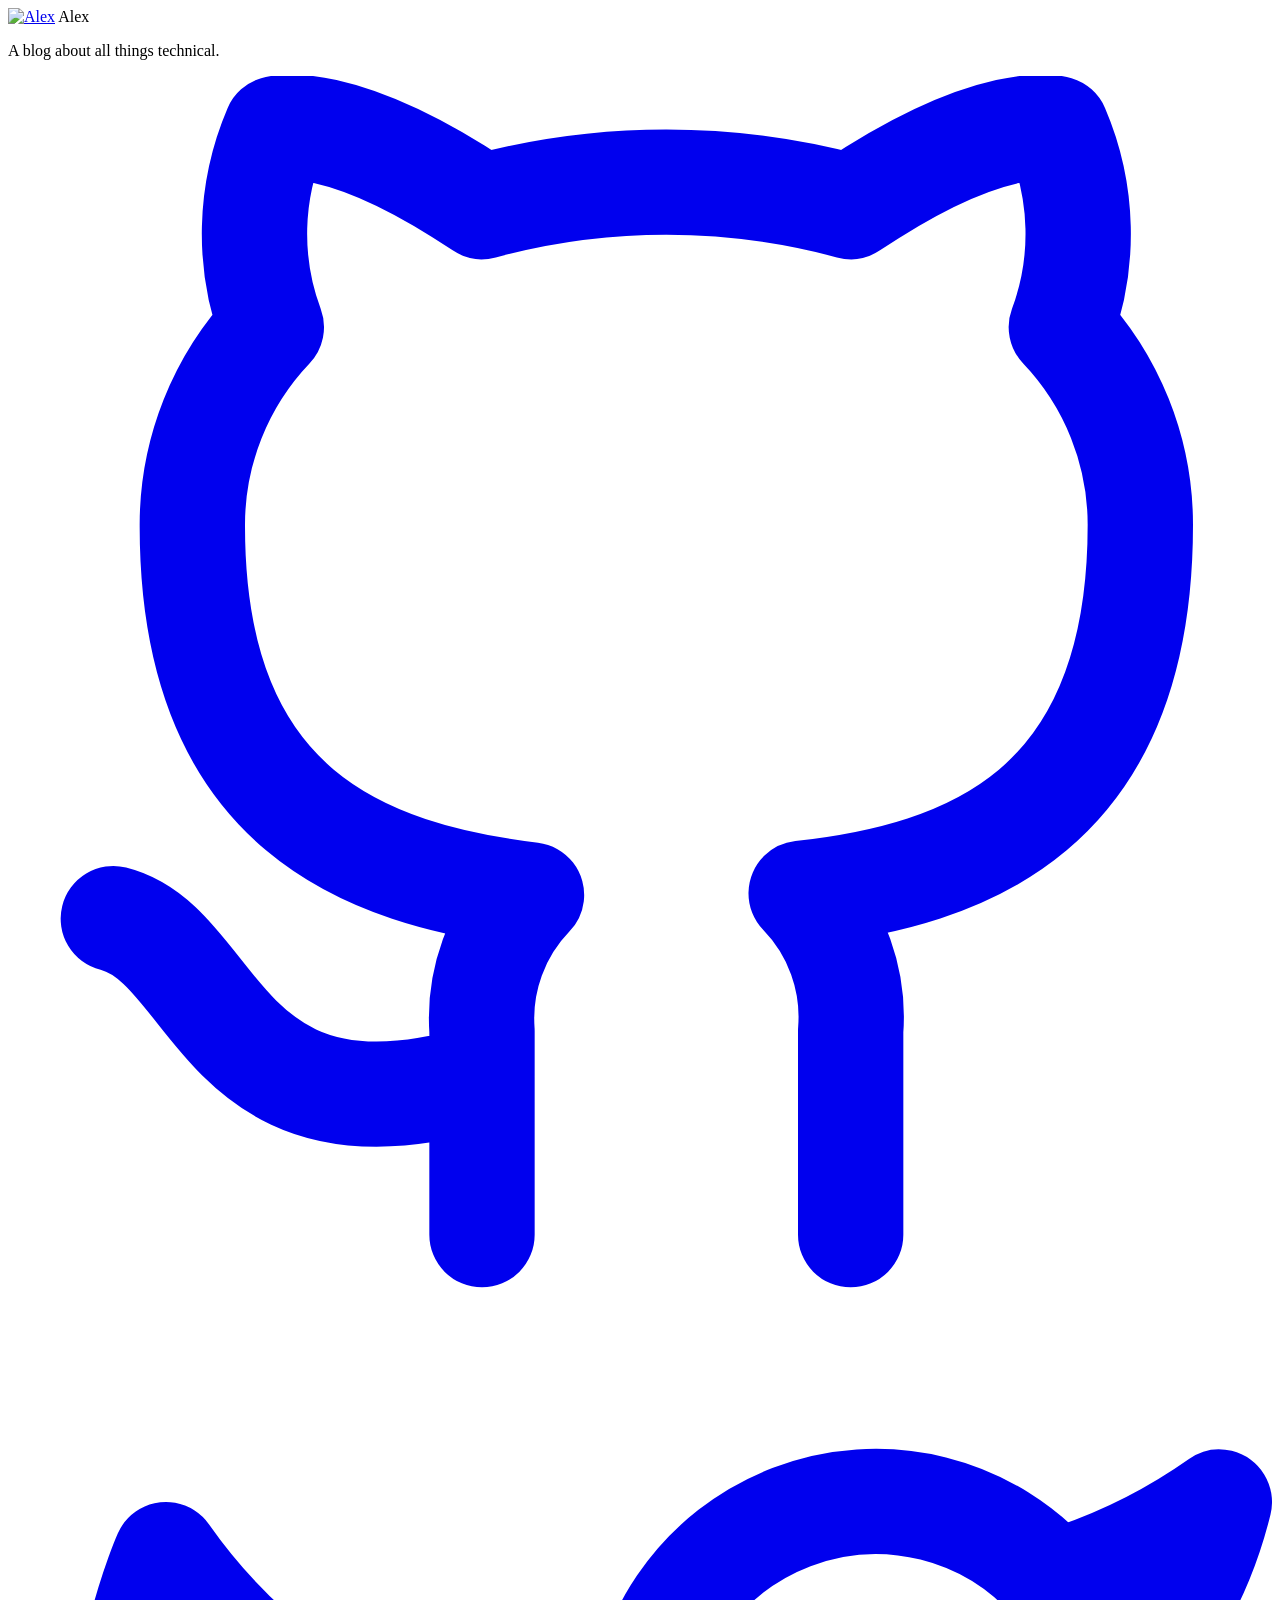
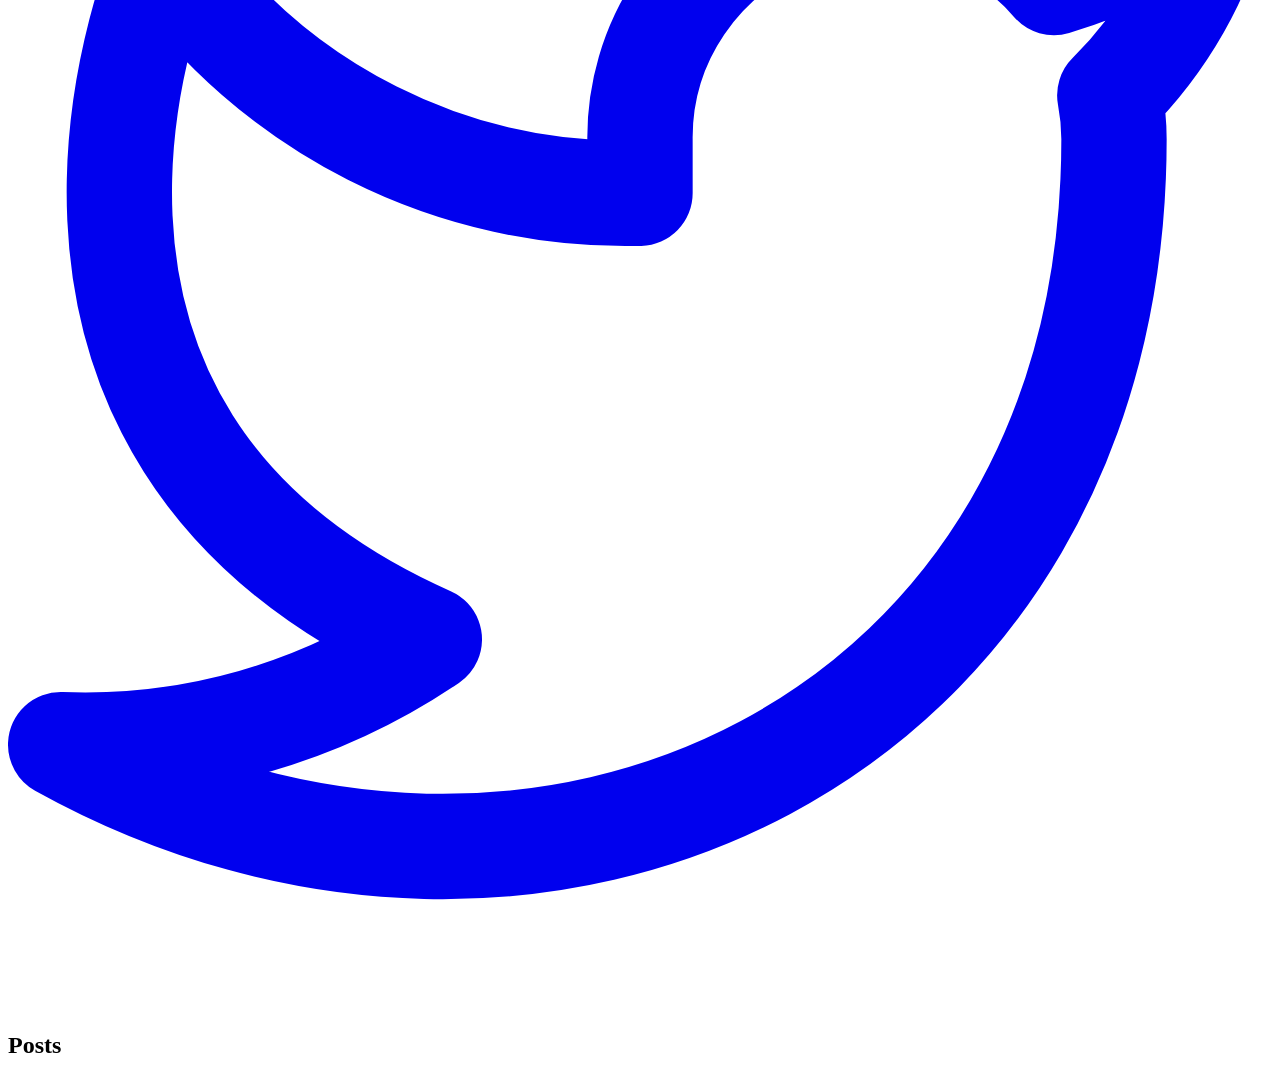
==== posts/index.html @ f89ba3de "deploy: bad6c154f565869f0625f0997c9f96395656a5cb" ====
<!doctype html><html lang=en-us><head><title>Posts // Alex</title>
<link rel="shortcut icon" href=/favicon.ico><meta charset=utf-8><meta name=generator content="Hugo 0.136.2"><meta name=viewport content="width=device-width,initial-scale=1"><meta name=author content="Alex"><meta name=description content><link rel=stylesheet href=/content/css/main.min.5b1fcc8902588589c4767187402a3c29f8b8d7a6fdef6d9f8f77045bb0d14fee.css><link rel=alternate type=application/rss+xml href=https://alexandrahollins.github.io/content/posts/index.xml title=Alex><meta name=twitter:card content="summary"><meta name=twitter:title content="Posts"><meta name=twitter:description content="A blog about all things technical."><meta property="og:url" content="https://alexandrahollins.github.io/content/posts/"><meta property="og:site_name" content="Alex"><meta property="og:title" content="Posts"><meta property="og:description" content="A blog about all things technical."><meta property="og:locale" content="en_us"><meta property="og:type" content="website"></head><body><header class=app-header><a href=https://alexandrahollins.github.io/content/><img class=app-header-avatar src=/content/avatar.jpg alt=Alex></a>
<span class=app-header-title>Alex</span><p>A blog about all things technical.</p><div class=app-header-social><a href=https://github.com/... target=_blank rel="noreferrer noopener me"><svg class="icon icon-github" viewBox="0 0 24 24" fill="none" stroke="currentcolor" stroke-width="2" stroke-linecap="round" stroke-linejoin="round"><title>github</title><path d="M9 19c-5 1.5-5-2.5-7-3m14 6v-3.87a3.37 3.37.0 00-.94-2.61c3.14-.35 6.44-1.54 6.44-7A5.44 5.44.0 0020 4.77 5.07 5.07.0 0019.91 1S18.73.65 16 2.48a13.38 13.38.0 00-7 0C6.27.65 5.09 1 5.09 1A5.07 5.07.0 005 4.77 5.44 5.44.0 003.5 8.55c0 5.42 3.3 6.61 6.44 7A3.37 3.37.0 009 18.13V22"/></svg>
</a><a href=https://twitter.com/... target=_blank rel="noreferrer noopener me"><svg class="icon icon-twitter" viewBox="0 0 24 24" fill="none" stroke="currentcolor" stroke-width="2" stroke-linecap="round" stroke-linejoin="round"><title>twitter</title><path d="M23 3a10.9 10.9.0 01-3.14 1.53 4.48 4.48.0 00-7.86 3v1A10.66 10.66.0 013 4s-4 9 5 13a11.64 11.64.0 01-7 2c9 5 20 0 20-11.5a4.5 4.5.0 00-.08-.83A7.72 7.72.0 0023 3z"/></svg></a></div></header><main class=app-container><article><h1>Posts</h1><ul class=posts-list></ul></article></main></body></html>
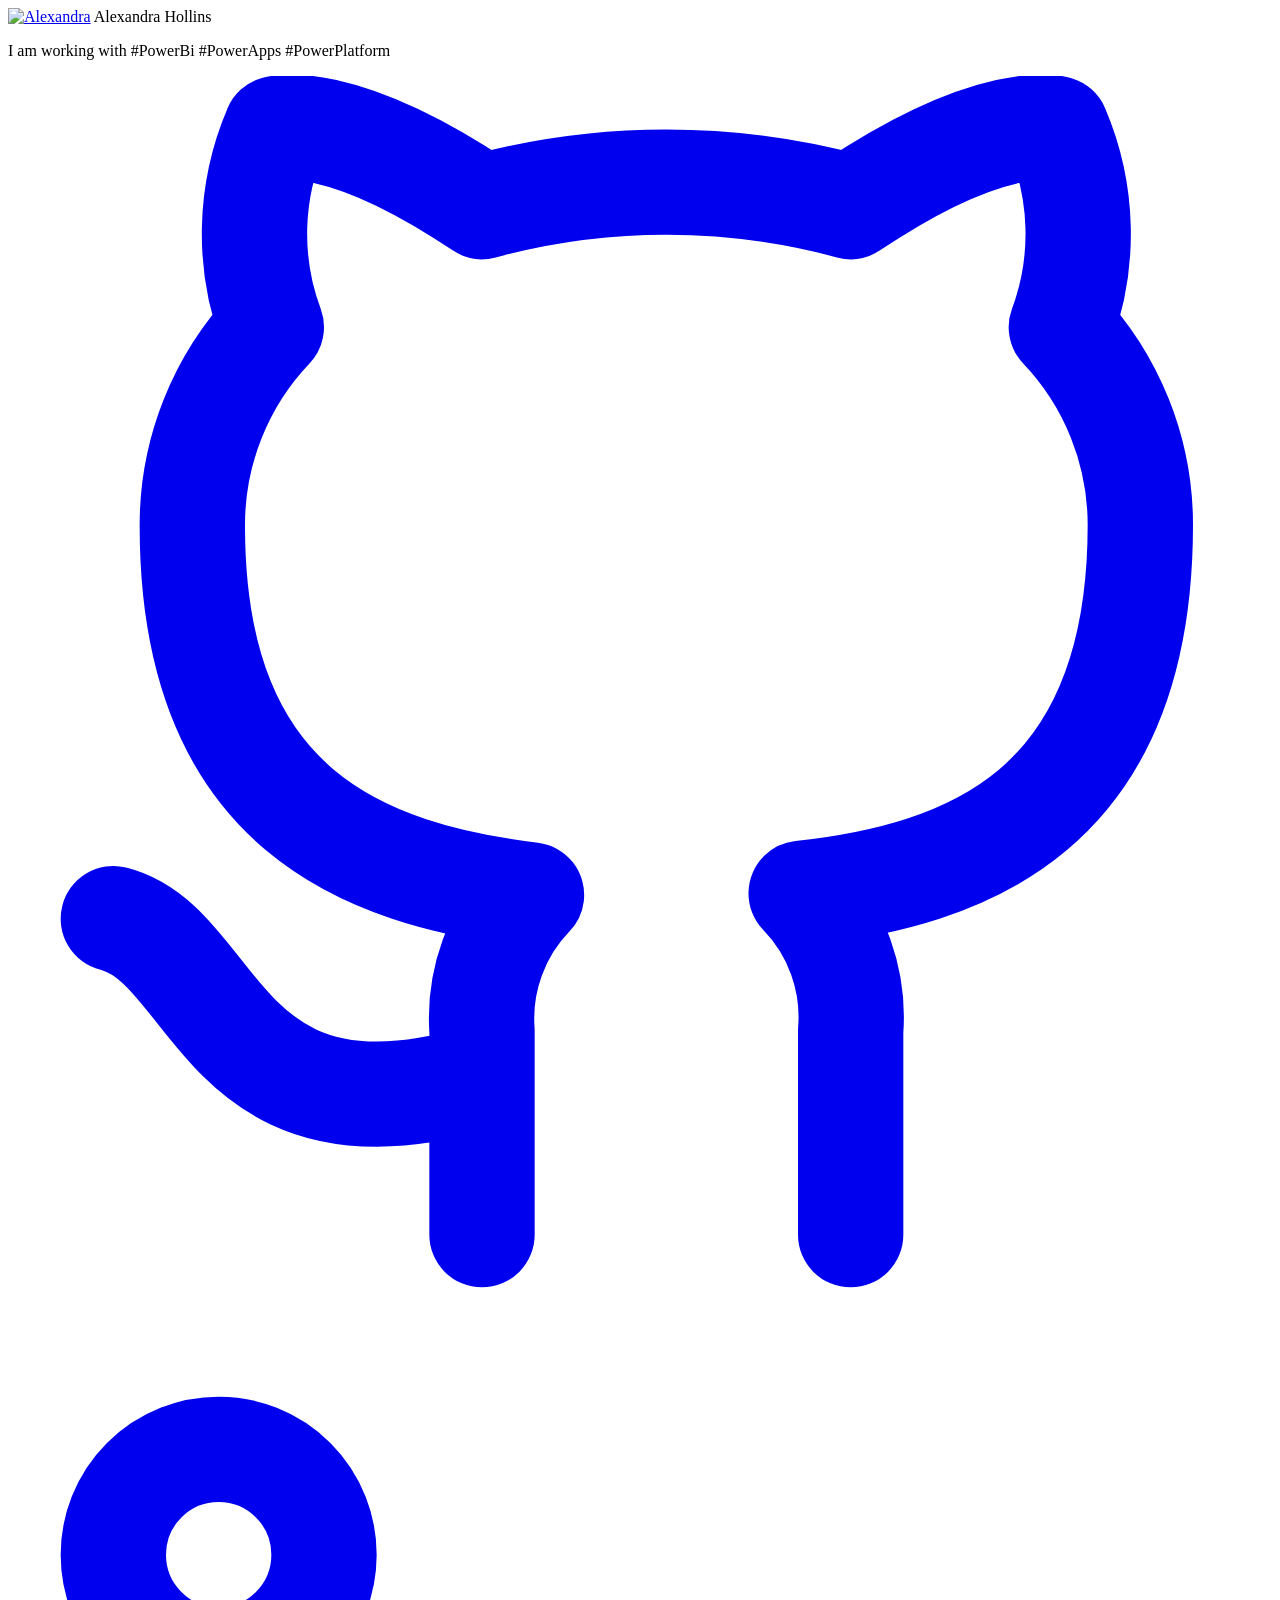
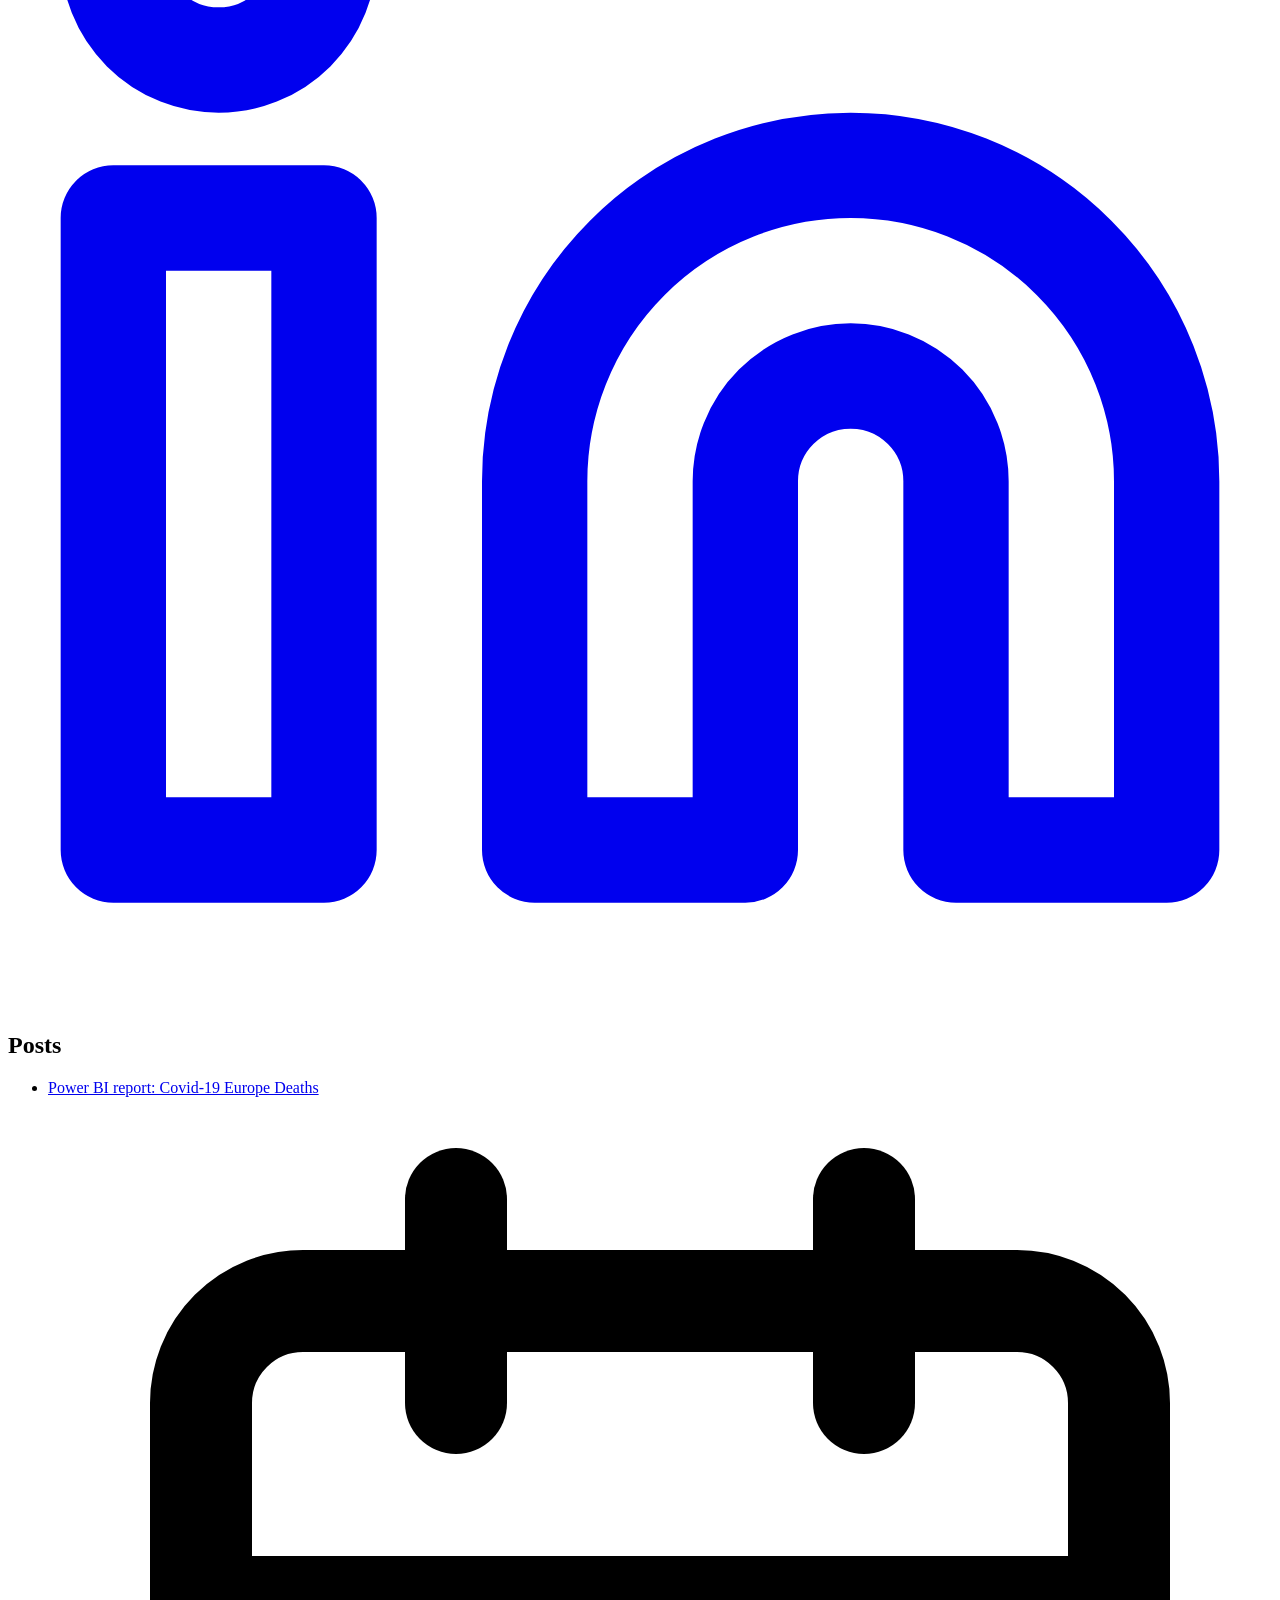
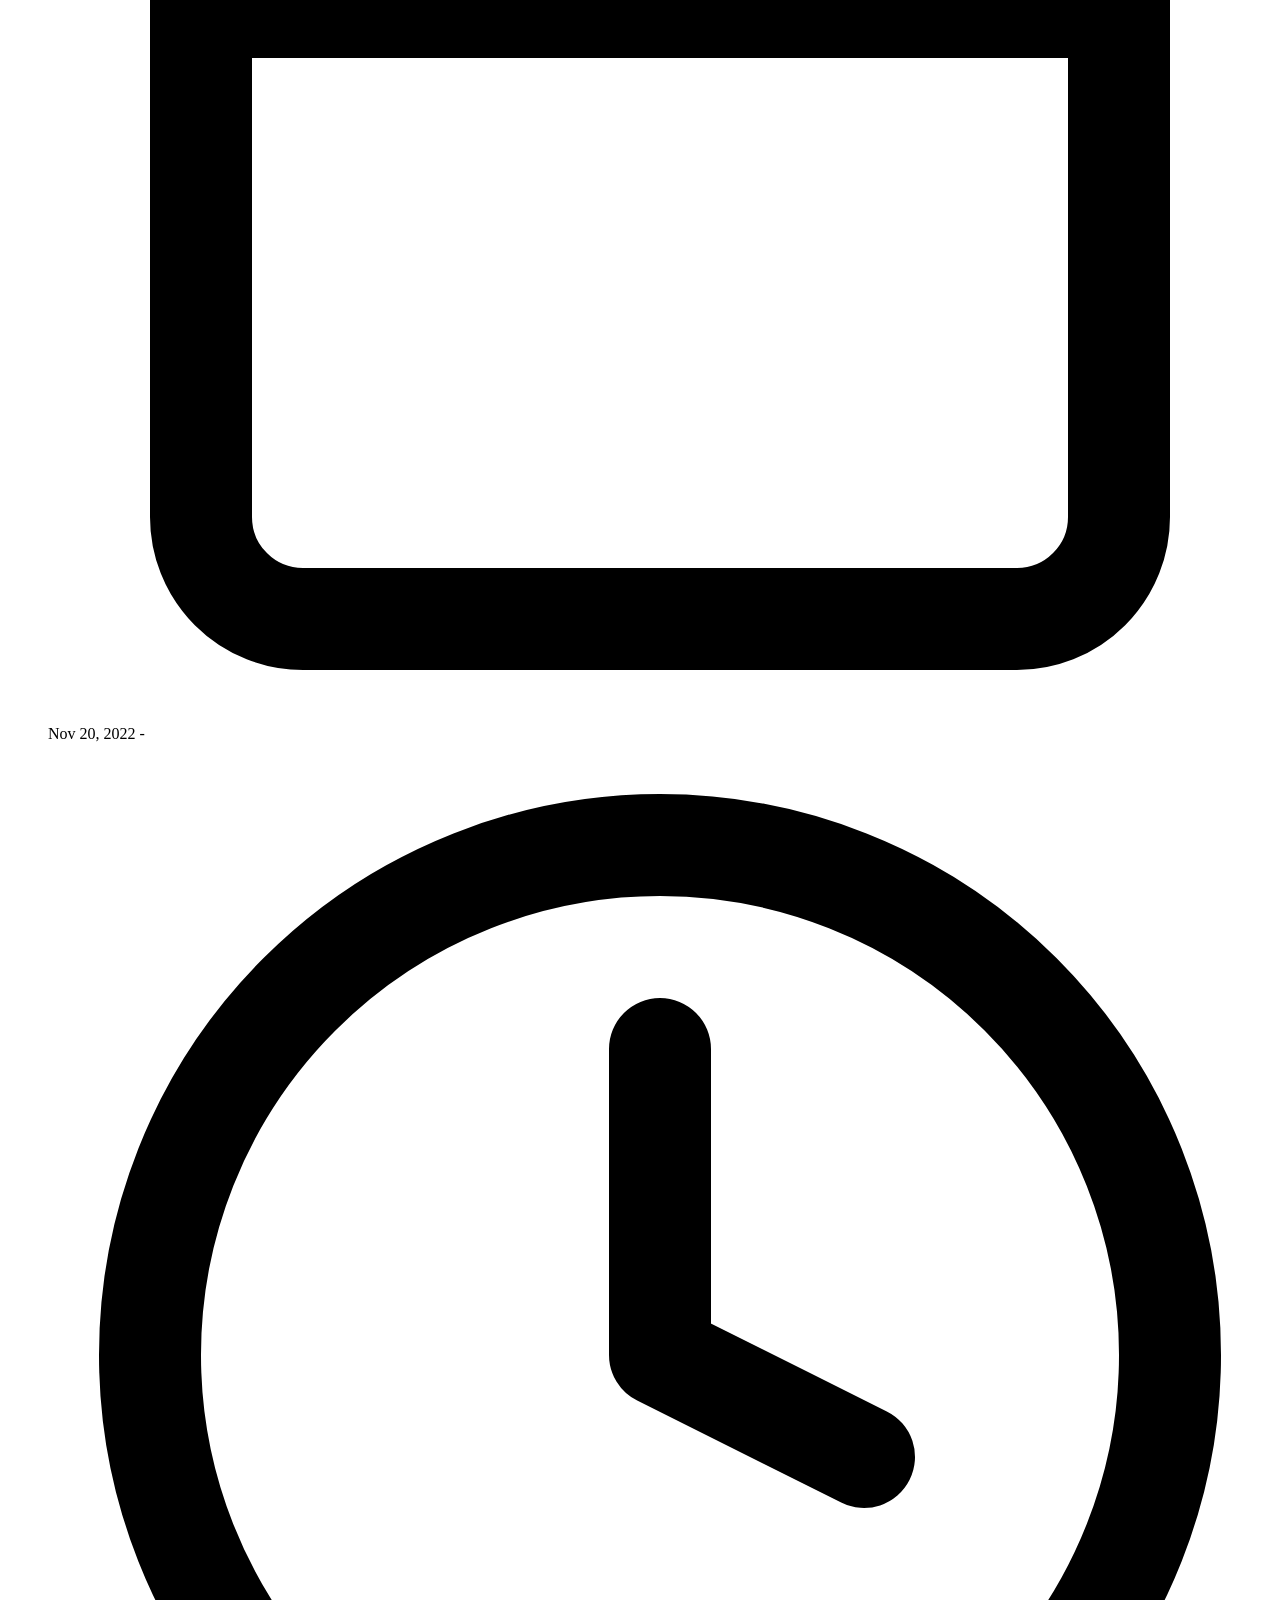
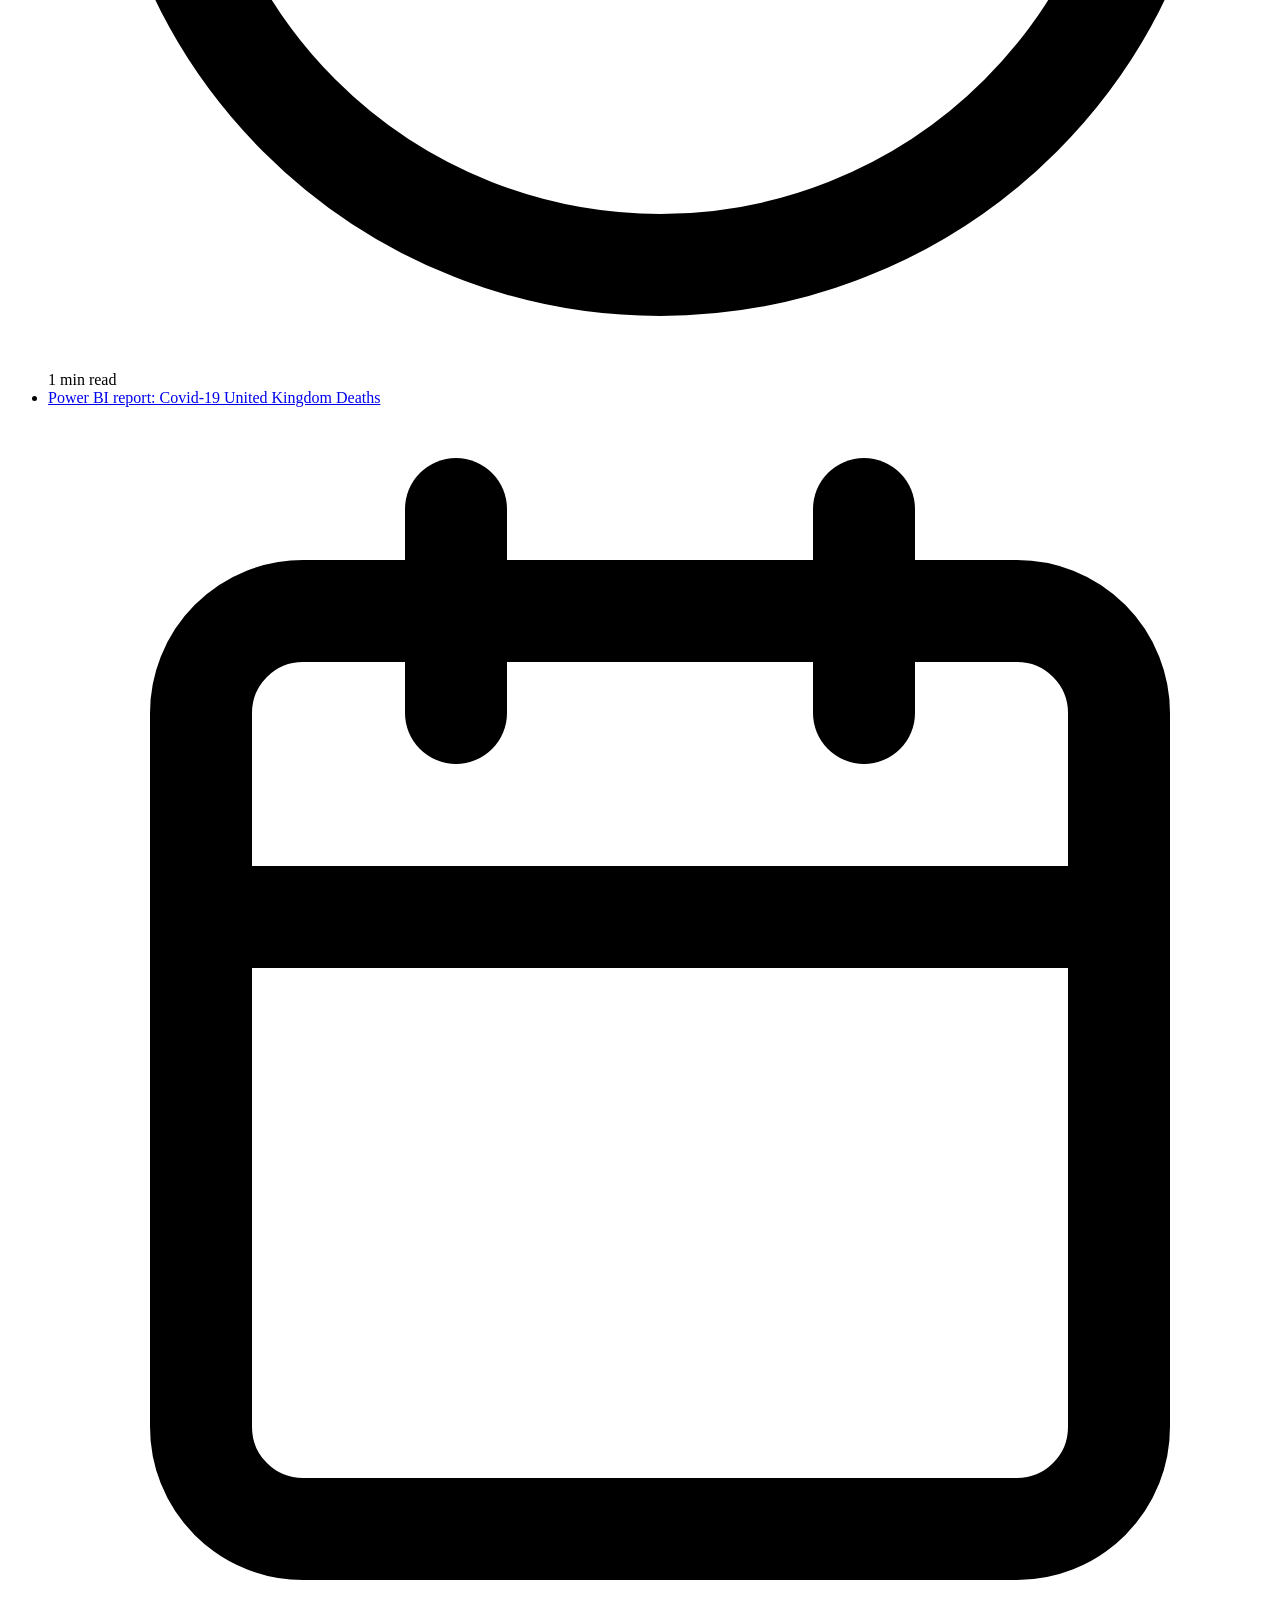
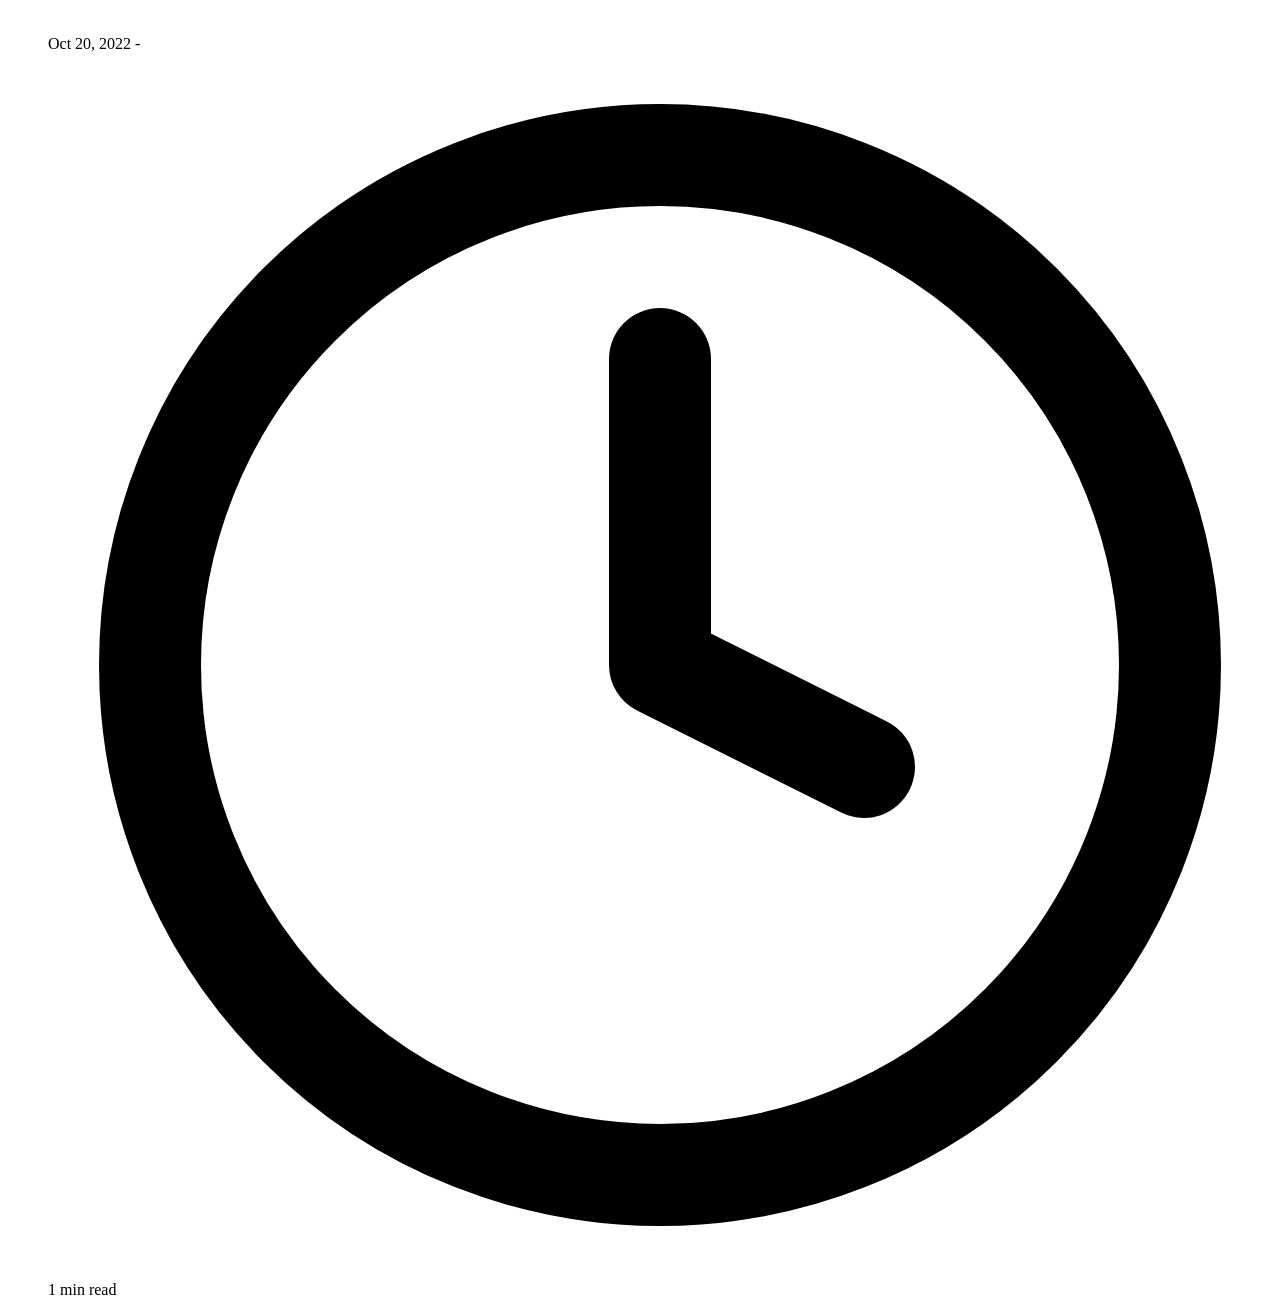
==== commit 5b049f59: "deploy: 8f6890117b2f3b64a6c7f6259308ec2621b435f8" ====
--- a/posts/index.html
+++ b/posts/index.html
@@ -1,4 +1,14 @@
-<!doctype html><html lang=en-us><head><title>Posts // Alex</title>
-<link rel="shortcut icon" href=/favicon.ico><meta charset=utf-8><meta name=generator content="Hugo 0.136.2"><meta name=viewport content="width=device-width,initial-scale=1"><meta name=author content="Alex"><meta name=description content><link rel=stylesheet href=/content/css/main.min.5b1fcc8902588589c4767187402a3c29f8b8d7a6fdef6d9f8f77045bb0d14fee.css><link rel=alternate type=application/rss+xml href=https://alexandrahollins.github.io/content/posts/index.xml title=Alex><meta name=twitter:card content="summary"><meta name=twitter:title content="Posts"><meta name=twitter:description content="A blog about all things technical."><meta property="og:url" content="https://alexandrahollins.github.io/content/posts/"><meta property="og:site_name" content="Alex"><meta property="og:title" content="Posts"><meta property="og:description" content="A blog about all things technical."><meta property="og:locale" content="en_us"><meta property="og:type" content="website"></head><body><header class=app-header><a href=https://alexandrahollins.github.io/content/><img class=app-header-avatar src=/content/avatar.jpg alt=Alex></a>
-<span class=app-header-title>Alex</span><p>A blog about all things technical.</p><div class=app-header-social><a href=https://github.com/... target=_blank rel="noreferrer noopener me"><svg class="icon icon-github" viewBox="0 0 24 24" fill="none" stroke="currentcolor" stroke-width="2" stroke-linecap="round" stroke-linejoin="round"><title>github</title><path d="M9 19c-5 1.5-5-2.5-7-3m14 6v-3.87a3.37 3.37.0 00-.94-2.61c3.14-.35 6.44-1.54 6.44-7A5.44 5.44.0 0020 4.77 5.07 5.07.0 0019.91 1S18.73.65 16 2.48a13.38 13.38.0 00-7 0C6.27.65 5.09 1 5.09 1A5.07 5.07.0 005 4.77 5.44 5.44.0 003.5 8.55c0 5.42 3.3 6.61 6.44 7A3.37 3.37.0 009 18.13V22"/></svg>
-</a><a href=https://twitter.com/... target=_blank rel="noreferrer noopener me"><svg class="icon icon-twitter" viewBox="0 0 24 24" fill="none" stroke="currentcolor" stroke-width="2" stroke-linecap="round" stroke-linejoin="round"><title>twitter</title><path d="M23 3a10.9 10.9.0 01-3.14 1.53 4.48 4.48.0 00-7.86 3v1A10.66 10.66.0 013 4s-4 9 5 13a11.64 11.64.0 01-7 2c9 5 20 0 20-11.5a4.5 4.5.0 00-.08-.83A7.72 7.72.0 0023 3z"/></svg></a></div></header><main class=app-container><article><h1>Posts</h1><ul class=posts-list></ul></article></main></body></html>+<!doctype html><html lang=en-us><head><title>Posts // Alexandra Hollins</title>
+<link rel="shortcut icon" href=/favicon.ico><meta charset=utf-8><meta name=generator content="Hugo 0.136.2"><meta name=viewport content="width=device-width,initial-scale=1"><meta name=author content="Alexandra"><meta name=description content><link rel=stylesheet href=/content/css/main.min.814f34e6361ce3e603f9ebaa583e56c276f2dcf29e038c63b391ed5077946659.css><link rel=alternate type=application/rss+xml href=https://alexandrahollins.github.io/content/posts/index.xml title="Alexandra Hollins"><meta name=twitter:card content="summary"><meta name=twitter:title content="Posts"><meta name=twitter:description content="I am working with #PowerBi #PowerApps #PowerPlatform"><meta property="og:url" content="https://alexandrahollins.github.io/content/posts/"><meta property="og:site_name" content="Alexandra Hollins"><meta property="og:title" content="Posts"><meta property="og:description" content="I am working with #PowerBi #PowerApps #PowerPlatform"><meta property="og:locale" content="en_us"><meta property="og:type" content="website"></head><body><header class=app-header><a href=https://alexandrahollins.github.io/content/><img class=app-header-avatar src=/content/avatar%20profile%20photo.png alt=Alexandra></a>
+<span class=app-header-title>Alexandra Hollins</span><p>I am working with #PowerBi #PowerApps #PowerPlatform</p><div class=app-header-social><a href=https://github.com/alexandrahollins target=_blank rel="noreferrer noopener me"><svg class="icon icon-github" viewBox="0 0 24 24" fill="none" stroke="currentcolor" stroke-width="2" stroke-linecap="round" stroke-linejoin="round"><title>github</title><path d="M9 19c-5 1.5-5-2.5-7-3m14 6v-3.87a3.37 3.37.0 00-.94-2.61c3.14-.35 6.44-1.54 6.44-7A5.44 5.44.0 0020 4.77 5.07 5.07.0 0019.91 1S18.73.65 16 2.48a13.38 13.38.0 00-7 0C6.27.65 5.09 1 5.09 1A5.07 5.07.0 005 4.77 5.44 5.44.0 003.5 8.55c0 5.42 3.3 6.61 6.44 7A3.37 3.37.0 009 18.13V22"/></svg>
+</a><a href=https://www.linkedin.com/in/alexandrahollins/ target=_blank rel="noreferrer noopener me"><svg class="icon icon-linkedin" viewBox="0 0 24 24" fill="none" stroke="currentcolor" stroke-width="2" stroke-linecap="round" stroke-linejoin="round"><title>linkedin</title><path d="M16 8a6 6 0 016 6v7h-4v-7a2 2 0 00-2-2 2 2 0 00-2 2v7h-4v-7a6 6 0 016-6z"/><rect x="2" y="9" width="4" height="12"/><circle cx="4" cy="4" r="2"/></svg></a></div></header><main class=app-container><article><h1>Posts</h1><ul class=posts-list><li class=posts-list-item><a class=posts-list-item-title href=https://alexandrahollins.github.io/content/posts/02-power-bi-report-covid-19-europe-deaths/>Power BI report: Covid-19 Europe Deaths</a>
+<span class=posts-list-item-description><svg class="icon icon-calendar" viewBox="0 0 24 24" fill="none" stroke="currentcolor" stroke-width="2" stroke-linecap="round" stroke-linejoin="round"><title>calendar</title><rect x="3" y="4" width="18" height="18" rx="2" ry="2"/><line x1="16" y1="2" x2="16" y2="6"/><line x1="8" y1="2" x2="8" y2="6"/><line x1="3" y1="10" x2="21" y2="10"/></svg>
+Nov 20, 2022
+<span class=posts-list-item-separator>-</span>
+<svg class="icon icon-clock" viewBox="0 0 24 24" fill="none" stroke="currentcolor" stroke-width="2" stroke-linecap="round" stroke-linejoin="round"><title>clock</title><circle cx="12" cy="12" r="10"/><polyline points="12 6 12 12 16 14"/></svg>
+1 min read</span></li><li class=posts-list-item><a class=posts-list-item-title href=https://alexandrahollins.github.io/content/posts/01-power-bi-report-covid-19-united-kingdom-deaths/>Power BI report: Covid-19 United Kingdom Deaths</a>
+<span class=posts-list-item-description><svg class="icon icon-calendar" viewBox="0 0 24 24" fill="none" stroke="currentcolor" stroke-width="2" stroke-linecap="round" stroke-linejoin="round"><title>calendar</title><rect x="3" y="4" width="18" height="18" rx="2" ry="2"/><line x1="16" y1="2" x2="16" y2="6"/><line x1="8" y1="2" x2="8" y2="6"/><line x1="3" y1="10" x2="21" y2="10"/></svg>
+Oct 20, 2022
+<span class=posts-list-item-separator>-</span>
+<svg class="icon icon-clock" viewBox="0 0 24 24" fill="none" stroke="currentcolor" stroke-width="2" stroke-linecap="round" stroke-linejoin="round"><title>clock</title><circle cx="12" cy="12" r="10"/><polyline points="12 6 12 12 16 14"/></svg>
+1 min read</span></li></ul></article></main></body></html>
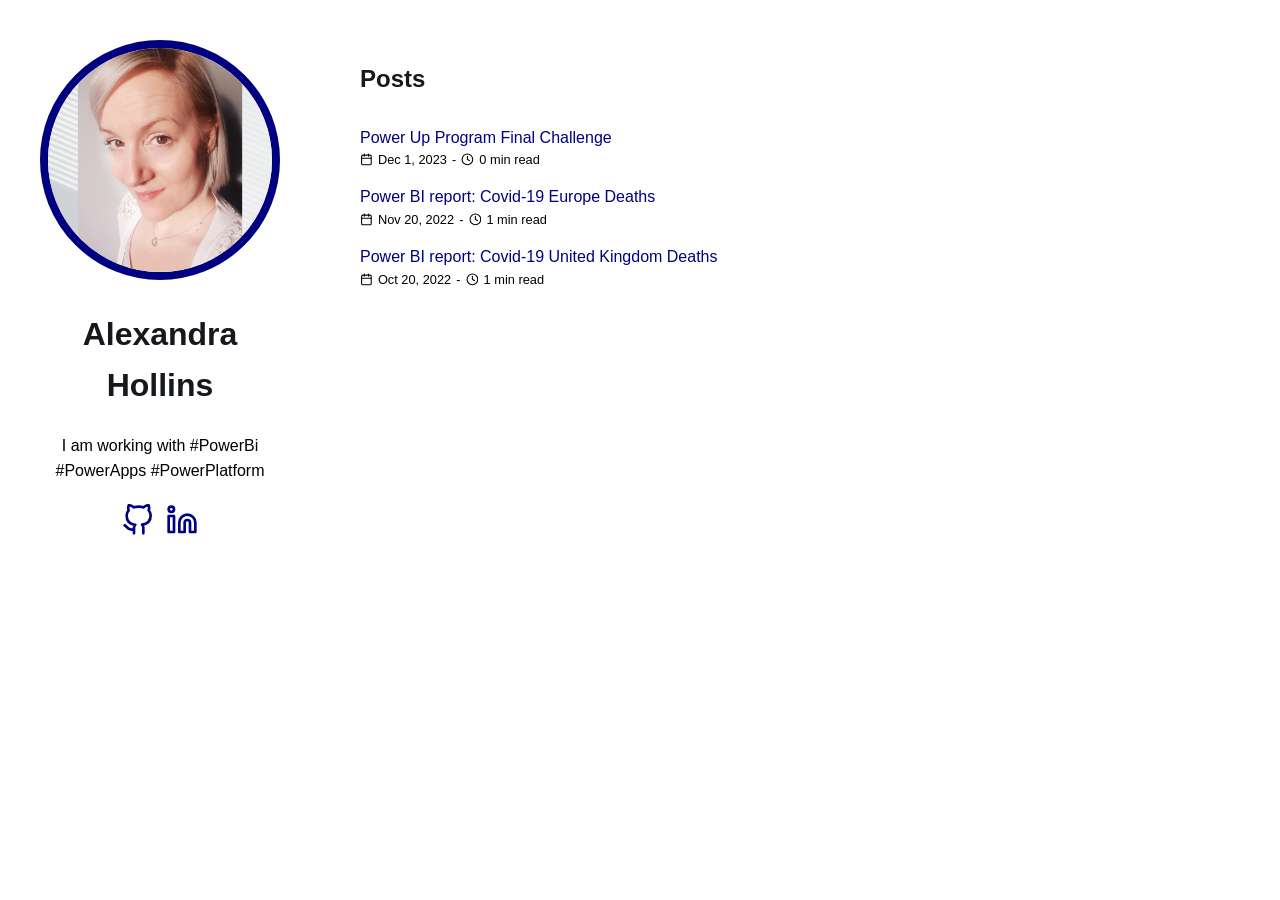
==== commit 72da475c: "deploy: f68b3211b01b42842164ae275277d13b1c09c100" ====
--- a/posts/index.html
+++ b/posts/index.html
@@ -1,12 +1,17 @@
 <!doctype html><html lang=en-us><head><title>Posts // Alexandra Hollins</title>
-<link rel="shortcut icon" href=/favicon.ico><meta charset=utf-8><meta name=generator content="Hugo 0.136.2"><meta name=viewport content="width=device-width,initial-scale=1"><meta name=author content="Alexandra"><meta name=description content><link rel=stylesheet href=/content/css/main.min.814f34e6361ce3e603f9ebaa583e56c276f2dcf29e038c63b391ed5077946659.css><link rel=alternate type=application/rss+xml href=https://alexandrahollins.github.io/content/posts/index.xml title="Alexandra Hollins"><meta name=twitter:card content="summary"><meta name=twitter:title content="Posts"><meta name=twitter:description content="I am working with #PowerBi #PowerApps #PowerPlatform"><meta property="og:url" content="https://alexandrahollins.github.io/content/posts/"><meta property="og:site_name" content="Alexandra Hollins"><meta property="og:title" content="Posts"><meta property="og:description" content="I am working with #PowerBi #PowerApps #PowerPlatform"><meta property="og:locale" content="en_us"><meta property="og:type" content="website"></head><body><header class=app-header><a href=https://alexandrahollins.github.io/content/><img class=app-header-avatar src=/content/avatar%20profile%20photo.png alt=Alexandra></a>
+<link rel="shortcut icon" href=/favicon.ico><meta charset=utf-8><meta name=generator content="Hugo 0.136.2"><meta name=viewport content="width=device-width,initial-scale=1"><meta name=author content="Alexandra"><meta name=description content><link rel=stylesheet href=/css/main.min.7941b1f2ca80e45306a956725f062b905b479923d307d8981dcb954a80700f4e.css><link rel=alternate type=application/rss+xml href=https://alexandra.hollins.io/posts/index.xml title="Alexandra Hollins"><meta name=twitter:card content="summary"><meta name=twitter:title content="Posts"><meta name=twitter:description content="I am working with #PowerBi #PowerApps #PowerPlatform"><meta property="og:url" content="https://alexandra.hollins.io/posts/"><meta property="og:site_name" content="Alexandra Hollins"><meta property="og:title" content="Posts"><meta property="og:description" content="I am working with #PowerBi #PowerApps #PowerPlatform"><meta property="og:locale" content="en_us"><meta property="og:type" content="website"></head><body><header class=app-header><a href=https://alexandra.hollins.io/><img class=app-header-avatar src=/avatar%20profile%20photo.png alt=Alexandra></a>
 <span class=app-header-title>Alexandra Hollins</span><p>I am working with #PowerBi #PowerApps #PowerPlatform</p><div class=app-header-social><a href=https://github.com/alexandrahollins target=_blank rel="noreferrer noopener me"><svg class="icon icon-github" viewBox="0 0 24 24" fill="none" stroke="currentcolor" stroke-width="2" stroke-linecap="round" stroke-linejoin="round"><title>github</title><path d="M9 19c-5 1.5-5-2.5-7-3m14 6v-3.87a3.37 3.37.0 00-.94-2.61c3.14-.35 6.44-1.54 6.44-7A5.44 5.44.0 0020 4.77 5.07 5.07.0 0019.91 1S18.73.65 16 2.48a13.38 13.38.0 00-7 0C6.27.65 5.09 1 5.09 1A5.07 5.07.0 005 4.77 5.44 5.44.0 003.5 8.55c0 5.42 3.3 6.61 6.44 7A3.37 3.37.0 009 18.13V22"/></svg>
-</a><a href=https://www.linkedin.com/in/alexandrahollins/ target=_blank rel="noreferrer noopener me"><svg class="icon icon-linkedin" viewBox="0 0 24 24" fill="none" stroke="currentcolor" stroke-width="2" stroke-linecap="round" stroke-linejoin="round"><title>linkedin</title><path d="M16 8a6 6 0 016 6v7h-4v-7a2 2 0 00-2-2 2 2 0 00-2 2v7h-4v-7a6 6 0 016-6z"/><rect x="2" y="9" width="4" height="12"/><circle cx="4" cy="4" r="2"/></svg></a></div></header><main class=app-container><article><h1>Posts</h1><ul class=posts-list><li class=posts-list-item><a class=posts-list-item-title href=https://alexandrahollins.github.io/content/posts/02-power-bi-report-covid-19-europe-deaths/>Power BI report: Covid-19 Europe Deaths</a>
+</a><a href=https://www.linkedin.com/in/alexandrahollins/ target=_blank rel="noreferrer noopener me"><svg class="icon icon-linkedin" viewBox="0 0 24 24" fill="none" stroke="currentcolor" stroke-width="2" stroke-linecap="round" stroke-linejoin="round"><title>linkedin</title><path d="M16 8a6 6 0 016 6v7h-4v-7a2 2 0 00-2-2 2 2 0 00-2 2v7h-4v-7a6 6 0 016-6z"/><rect x="2" y="9" width="4" height="12"/><circle cx="4" cy="4" r="2"/></svg></a></div></header><main class=app-container><article><h1>Posts</h1><ul class=posts-list><li class=posts-list-item><a class=posts-list-item-title href=https://alexandra.hollins.io/posts/03-power-up-program-final-challenge/>Power Up Program Final Challenge</a>
+<span class=posts-list-item-description><svg class="icon icon-calendar" viewBox="0 0 24 24" fill="none" stroke="currentcolor" stroke-width="2" stroke-linecap="round" stroke-linejoin="round"><title>calendar</title><rect x="3" y="4" width="18" height="18" rx="2" ry="2"/><line x1="16" y1="2" x2="16" y2="6"/><line x1="8" y1="2" x2="8" y2="6"/><line x1="3" y1="10" x2="21" y2="10"/></svg>
+Dec 1, 2023
+<span class=posts-list-item-separator>-</span>
+<svg class="icon icon-clock" viewBox="0 0 24 24" fill="none" stroke="currentcolor" stroke-width="2" stroke-linecap="round" stroke-linejoin="round"><title>clock</title><circle cx="12" cy="12" r="10"/><polyline points="12 6 12 12 16 14"/></svg>
+0 min read</span></li><li class=posts-list-item><a class=posts-list-item-title href=https://alexandra.hollins.io/posts/02-power-bi-report-covid-19-europe-deaths/>Power BI report: Covid-19 Europe Deaths</a>
 <span class=posts-list-item-description><svg class="icon icon-calendar" viewBox="0 0 24 24" fill="none" stroke="currentcolor" stroke-width="2" stroke-linecap="round" stroke-linejoin="round"><title>calendar</title><rect x="3" y="4" width="18" height="18" rx="2" ry="2"/><line x1="16" y1="2" x2="16" y2="6"/><line x1="8" y1="2" x2="8" y2="6"/><line x1="3" y1="10" x2="21" y2="10"/></svg>
 Nov 20, 2022
 <span class=posts-list-item-separator>-</span>
 <svg class="icon icon-clock" viewBox="0 0 24 24" fill="none" stroke="currentcolor" stroke-width="2" stroke-linecap="round" stroke-linejoin="round"><title>clock</title><circle cx="12" cy="12" r="10"/><polyline points="12 6 12 12 16 14"/></svg>
-1 min read</span></li><li class=posts-list-item><a class=posts-list-item-title href=https://alexandrahollins.github.io/content/posts/01-power-bi-report-covid-19-united-kingdom-deaths/>Power BI report: Covid-19 United Kingdom Deaths</a>
+1 min read</span></li><li class=posts-list-item><a class=posts-list-item-title href=https://alexandra.hollins.io/posts/01-power-bi-report-covid-19-united-kingdom-deaths/>Power BI report: Covid-19 United Kingdom Deaths</a>
 <span class=posts-list-item-description><svg class="icon icon-calendar" viewBox="0 0 24 24" fill="none" stroke="currentcolor" stroke-width="2" stroke-linecap="round" stroke-linejoin="round"><title>calendar</title><rect x="3" y="4" width="18" height="18" rx="2" ry="2"/><line x1="16" y1="2" x2="16" y2="6"/><line x1="8" y1="2" x2="8" y2="6"/><line x1="3" y1="10" x2="21" y2="10"/></svg>
 Oct 20, 2022
 <span class=posts-list-item-separator>-</span>
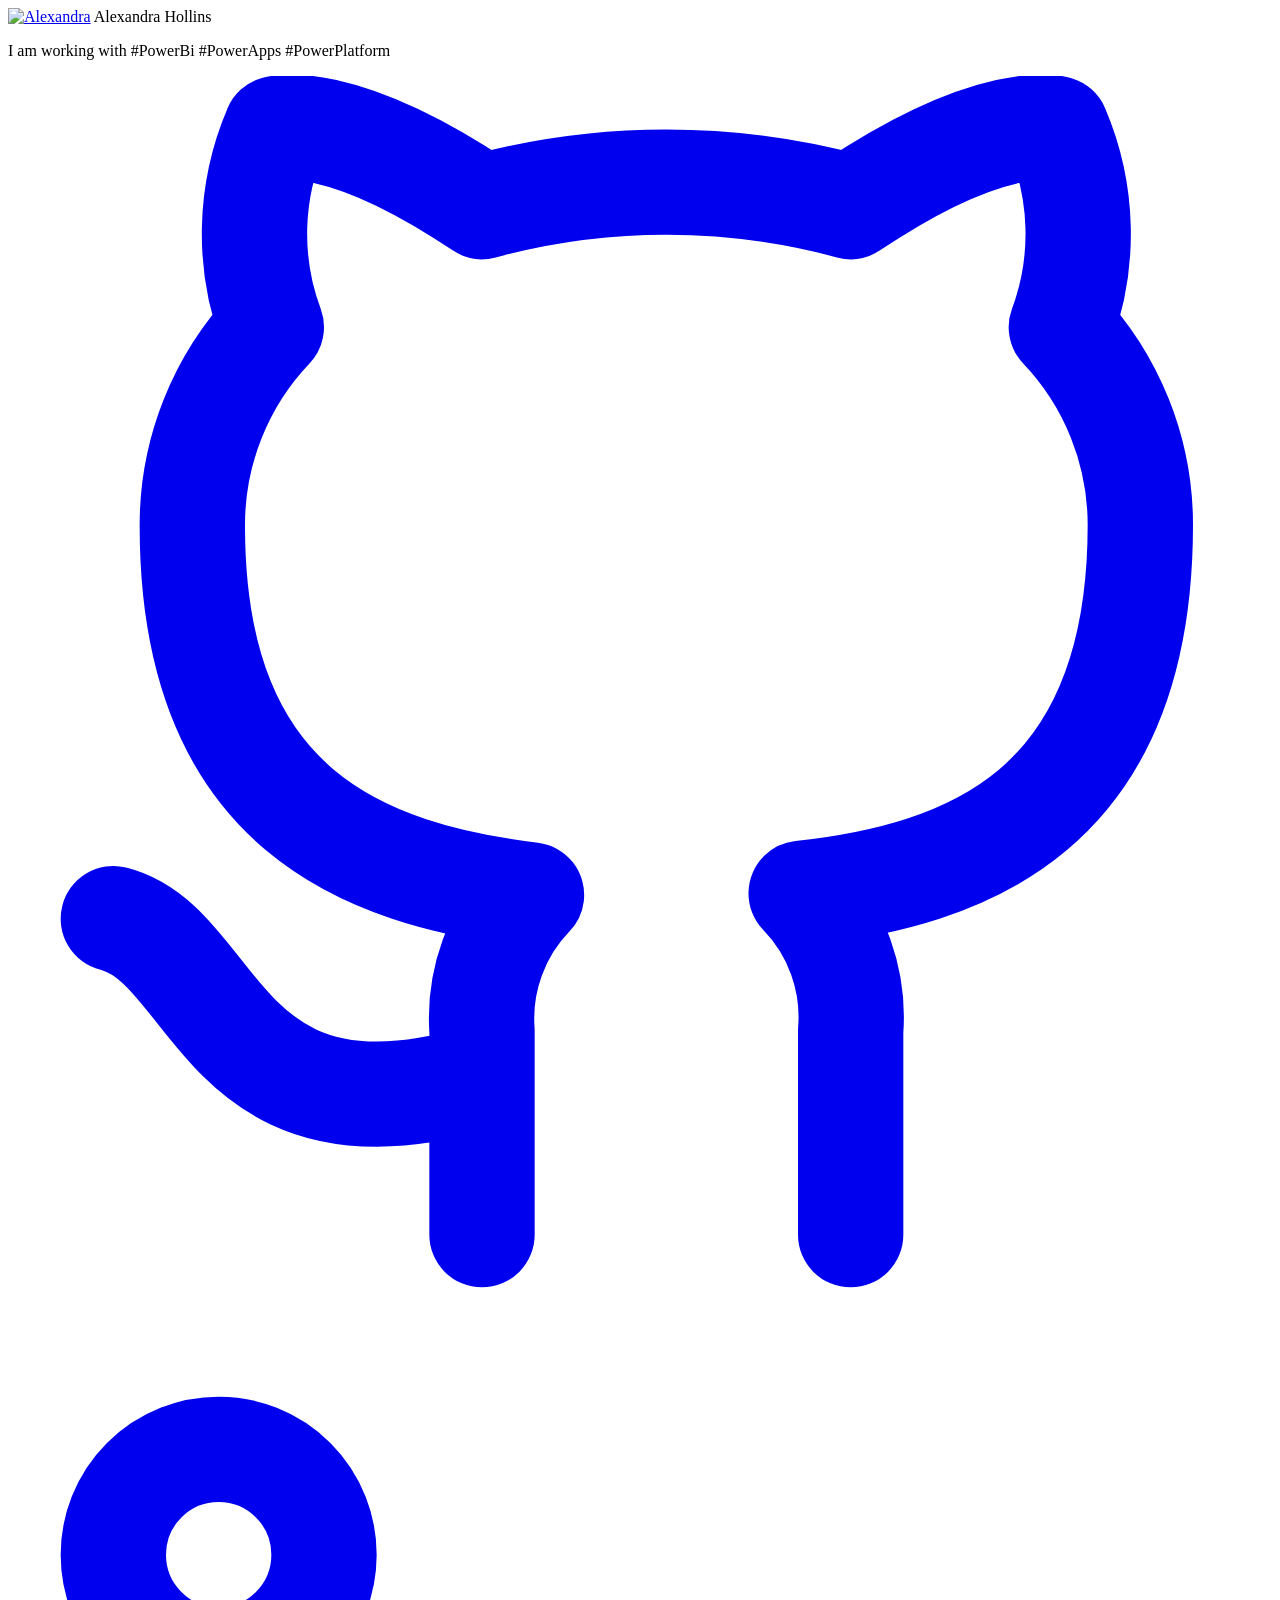
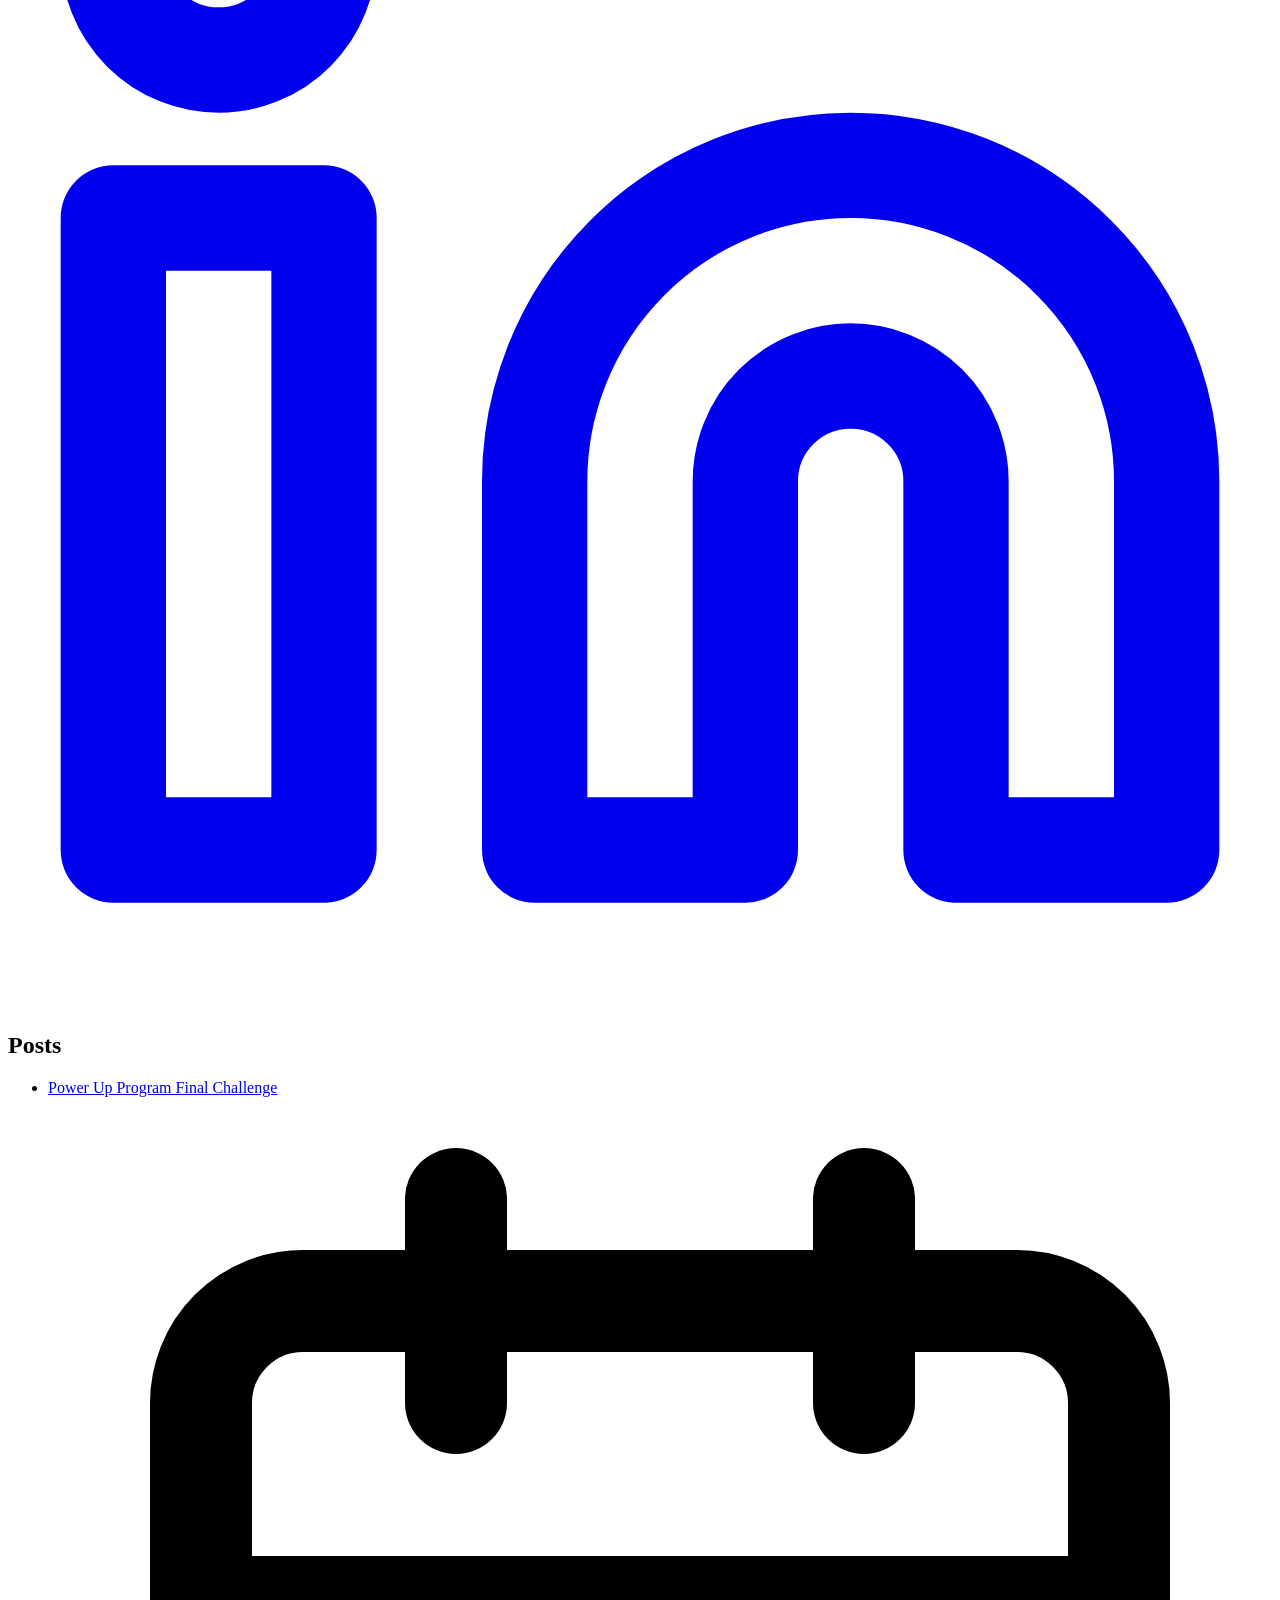
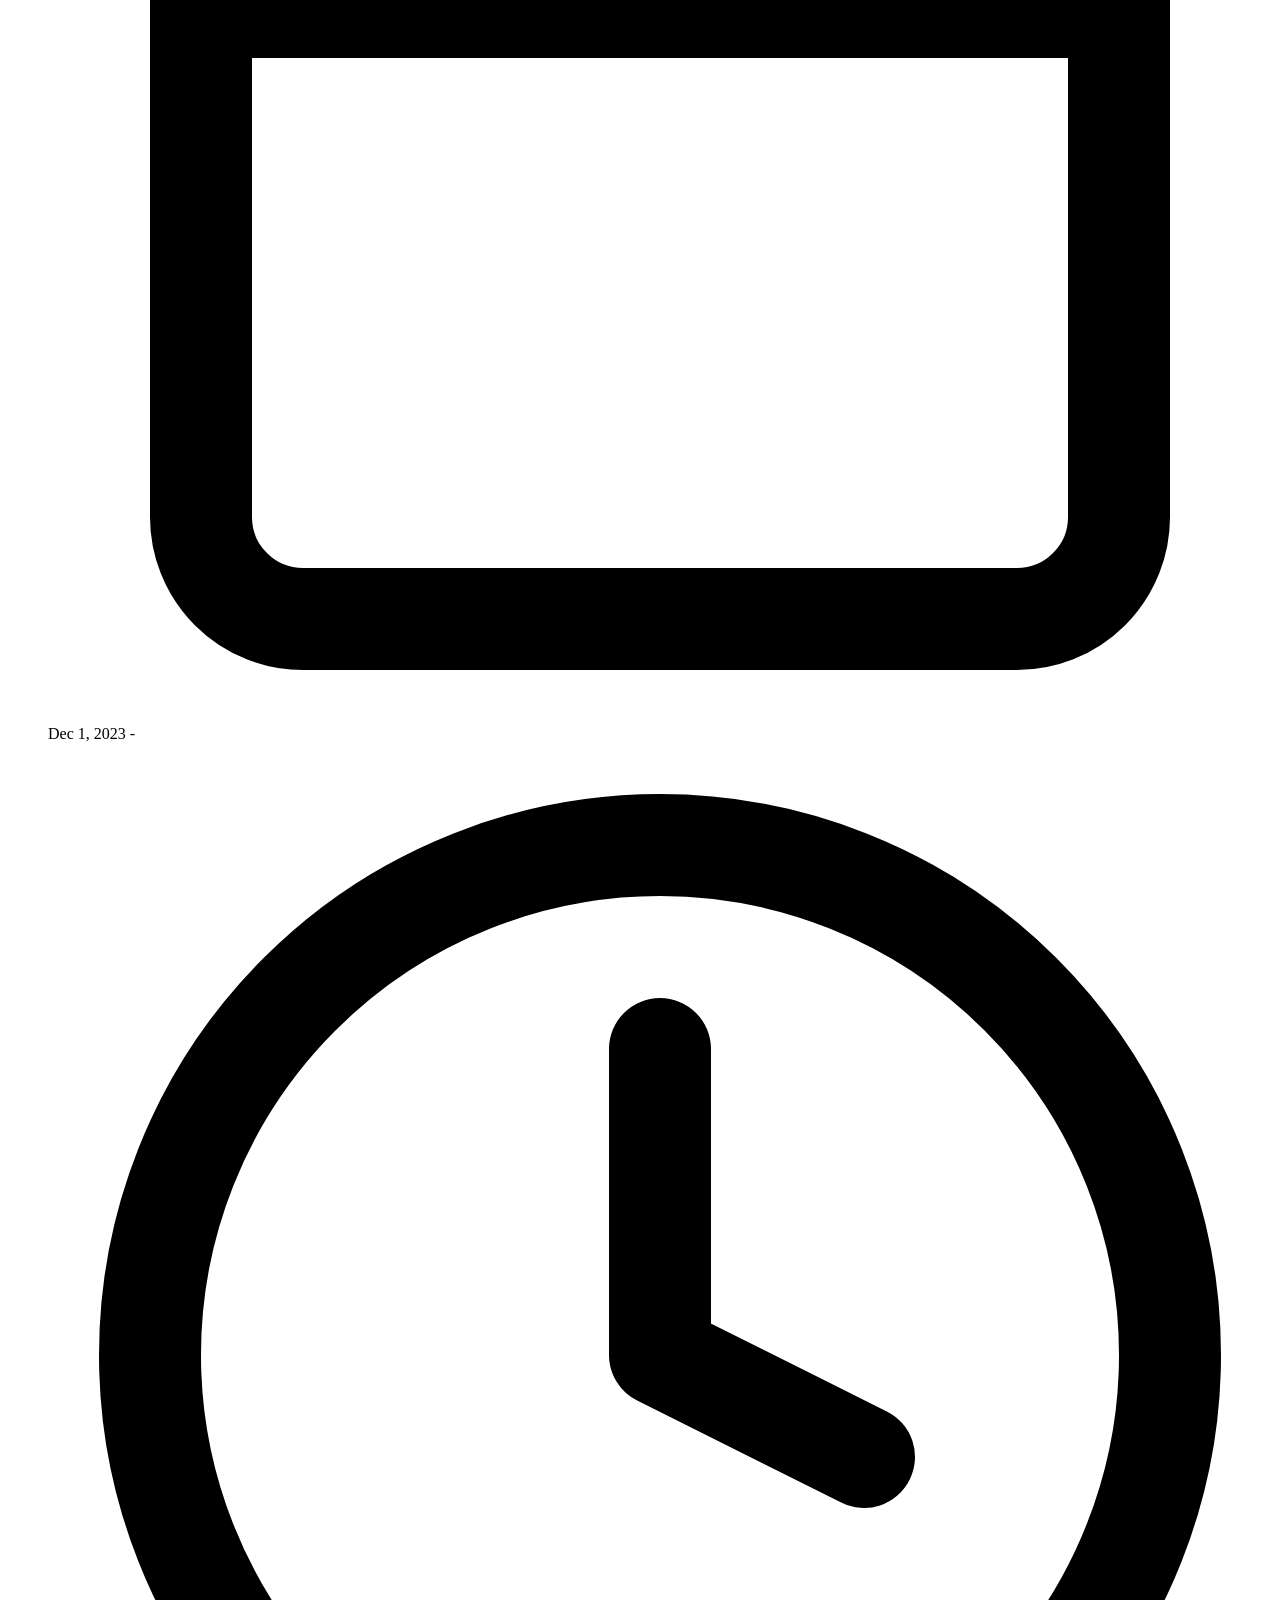
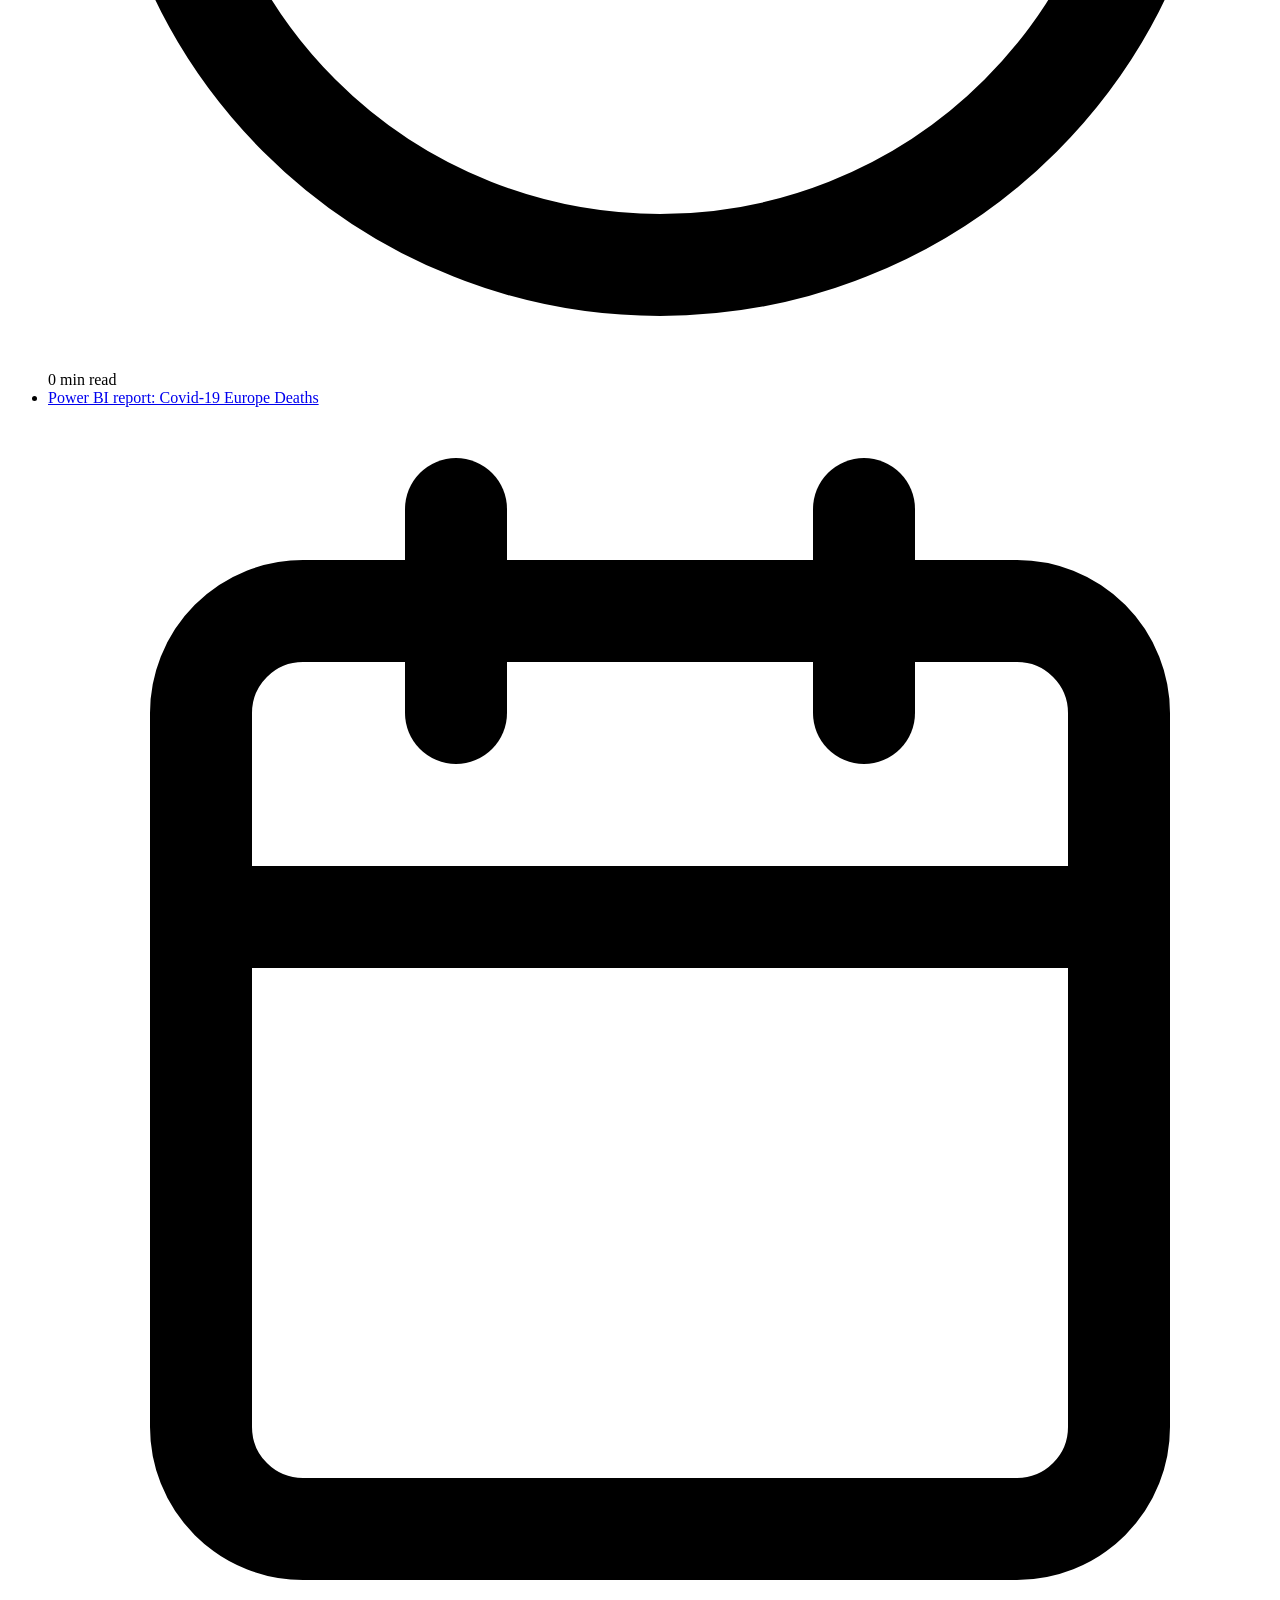
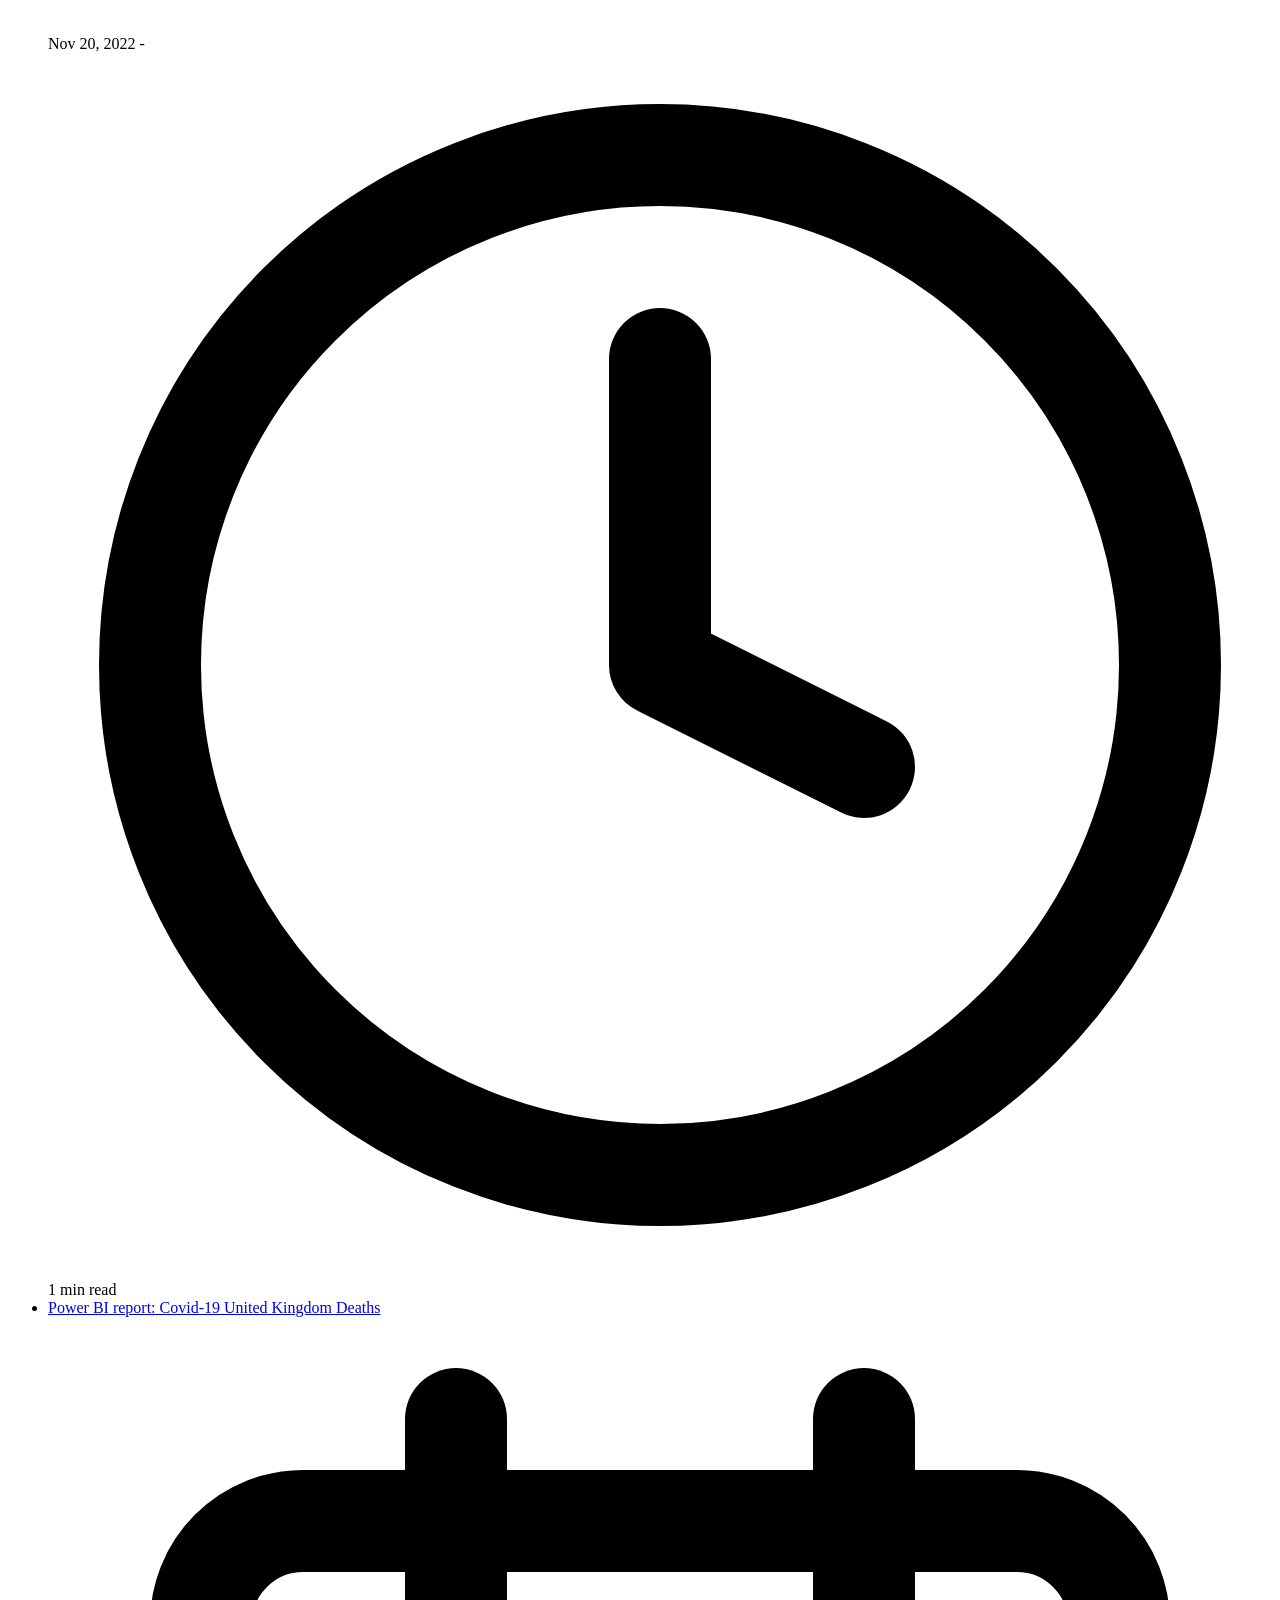
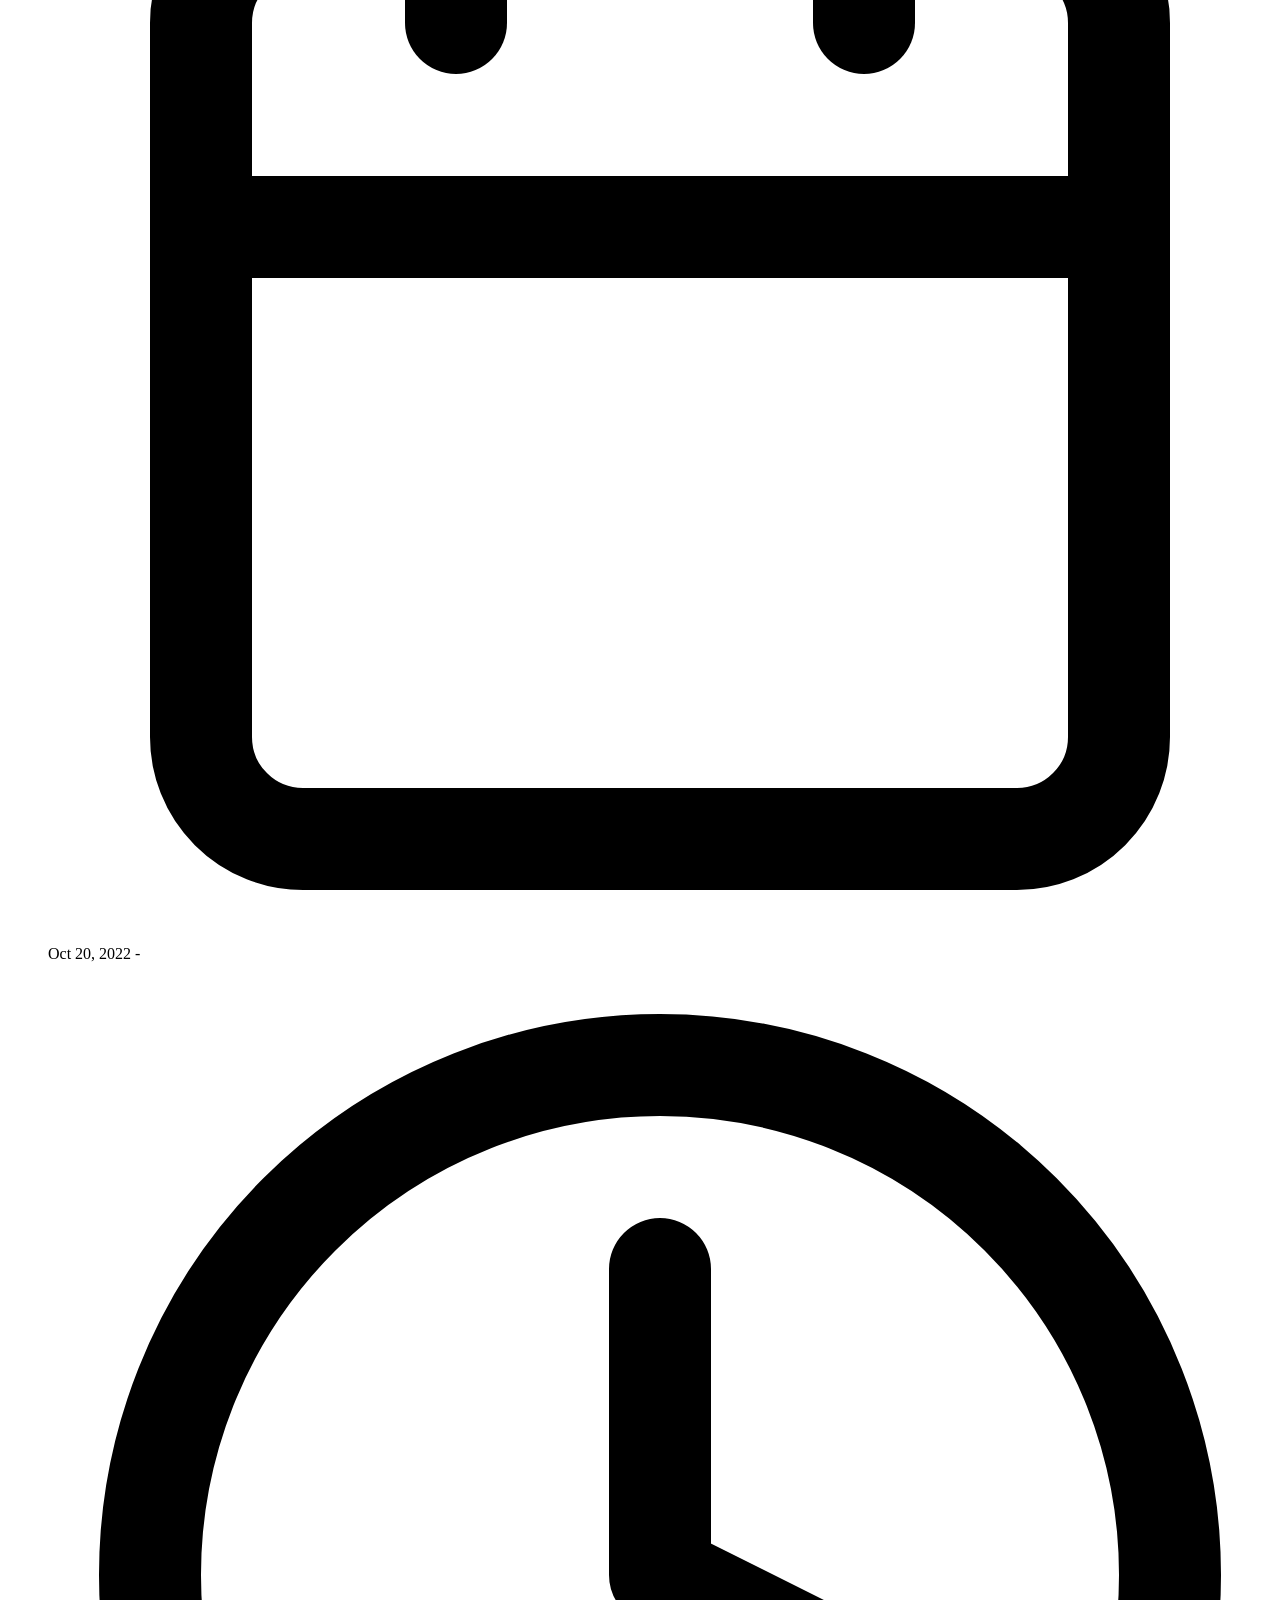
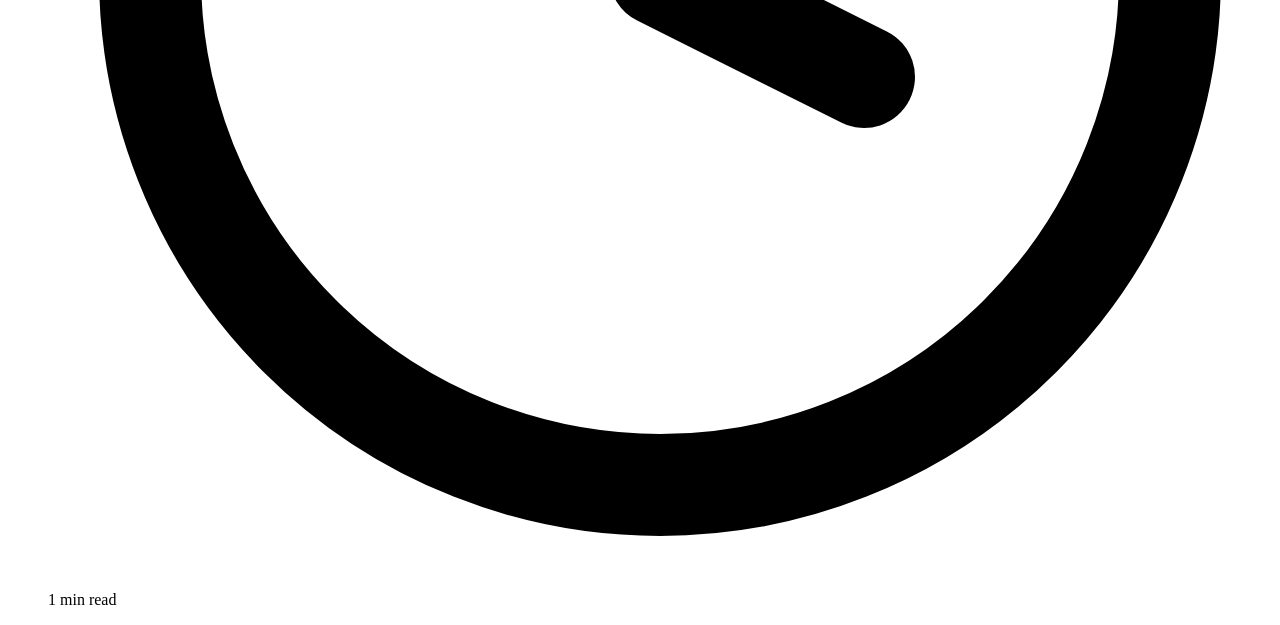
==== commit 3985ac4c: "deploy: 74edf990b2f87d2d1adf75db267c304e39f628cd" ====
--- a/posts/index.html
+++ b/posts/index.html
@@ -1,17 +1,17 @@
 <!doctype html><html lang=en-us><head><title>Posts // Alexandra Hollins</title>
-<link rel="shortcut icon" href=/favicon.ico><meta charset=utf-8><meta name=generator content="Hugo 0.136.2"><meta name=viewport content="width=device-width,initial-scale=1"><meta name=author content="Alexandra"><meta name=description content><link rel=stylesheet href=/css/main.min.7941b1f2ca80e45306a956725f062b905b479923d307d8981dcb954a80700f4e.css><link rel=alternate type=application/rss+xml href=https://alexandra.hollins.io/posts/index.xml title="Alexandra Hollins"><meta name=twitter:card content="summary"><meta name=twitter:title content="Posts"><meta name=twitter:description content="I am working with #PowerBi #PowerApps #PowerPlatform"><meta property="og:url" content="https://alexandra.hollins.io/posts/"><meta property="og:site_name" content="Alexandra Hollins"><meta property="og:title" content="Posts"><meta property="og:description" content="I am working with #PowerBi #PowerApps #PowerPlatform"><meta property="og:locale" content="en_us"><meta property="og:type" content="website"></head><body><header class=app-header><a href=https://alexandra.hollins.io/><img class=app-header-avatar src=/avatar%20profile%20photo.png alt=Alexandra></a>
+<link rel="shortcut icon" href=/favicon.ico><meta charset=utf-8><meta name=generator content="Hugo 0.136.2"><meta name=viewport content="width=device-width,initial-scale=1"><meta name=author content="Alexandra"><meta name=description content><link rel=stylesheet href=/content/css/main.min.7941b1f2ca80e45306a956725f062b905b479923d307d8981dcb954a80700f4e.css><link rel=alternate type=application/rss+xml href=https://alexandra.hollins.io/content/posts/index.xml title="Alexandra Hollins"><meta name=twitter:card content="summary"><meta name=twitter:title content="Posts"><meta name=twitter:description content="I am working with #PowerBi #PowerApps #PowerPlatform"><meta property="og:url" content="https://alexandra.hollins.io/content/posts/"><meta property="og:site_name" content="Alexandra Hollins"><meta property="og:title" content="Posts"><meta property="og:description" content="I am working with #PowerBi #PowerApps #PowerPlatform"><meta property="og:locale" content="en_us"><meta property="og:type" content="website"></head><body><header class=app-header><a href=https://alexandra.hollins.io/content/><img class=app-header-avatar src=/content/avatar%20profile%20photo.png alt=Alexandra></a>
 <span class=app-header-title>Alexandra Hollins</span><p>I am working with #PowerBi #PowerApps #PowerPlatform</p><div class=app-header-social><a href=https://github.com/alexandrahollins target=_blank rel="noreferrer noopener me"><svg class="icon icon-github" viewBox="0 0 24 24" fill="none" stroke="currentcolor" stroke-width="2" stroke-linecap="round" stroke-linejoin="round"><title>github</title><path d="M9 19c-5 1.5-5-2.5-7-3m14 6v-3.87a3.37 3.37.0 00-.94-2.61c3.14-.35 6.44-1.54 6.44-7A5.44 5.44.0 0020 4.77 5.07 5.07.0 0019.91 1S18.73.65 16 2.48a13.38 13.38.0 00-7 0C6.27.65 5.09 1 5.09 1A5.07 5.07.0 005 4.77 5.44 5.44.0 003.5 8.55c0 5.42 3.3 6.61 6.44 7A3.37 3.37.0 009 18.13V22"/></svg>
-</a><a href=https://www.linkedin.com/in/alexandrahollins/ target=_blank rel="noreferrer noopener me"><svg class="icon icon-linkedin" viewBox="0 0 24 24" fill="none" stroke="currentcolor" stroke-width="2" stroke-linecap="round" stroke-linejoin="round"><title>linkedin</title><path d="M16 8a6 6 0 016 6v7h-4v-7a2 2 0 00-2-2 2 2 0 00-2 2v7h-4v-7a6 6 0 016-6z"/><rect x="2" y="9" width="4" height="12"/><circle cx="4" cy="4" r="2"/></svg></a></div></header><main class=app-container><article><h1>Posts</h1><ul class=posts-list><li class=posts-list-item><a class=posts-list-item-title href=https://alexandra.hollins.io/posts/03-power-up-program-final-challenge/>Power Up Program Final Challenge</a>
+</a><a href=https://www.linkedin.com/in/alexandrahollins/ target=_blank rel="noreferrer noopener me"><svg class="icon icon-linkedin" viewBox="0 0 24 24" fill="none" stroke="currentcolor" stroke-width="2" stroke-linecap="round" stroke-linejoin="round"><title>linkedin</title><path d="M16 8a6 6 0 016 6v7h-4v-7a2 2 0 00-2-2 2 2 0 00-2 2v7h-4v-7a6 6 0 016-6z"/><rect x="2" y="9" width="4" height="12"/><circle cx="4" cy="4" r="2"/></svg></a></div></header><main class=app-container><article><h1>Posts</h1><ul class=posts-list><li class=posts-list-item><a class=posts-list-item-title href=https://alexandra.hollins.io/content/posts/03-power-up-program-final-challenge/>Power Up Program Final Challenge</a>
 <span class=posts-list-item-description><svg class="icon icon-calendar" viewBox="0 0 24 24" fill="none" stroke="currentcolor" stroke-width="2" stroke-linecap="round" stroke-linejoin="round"><title>calendar</title><rect x="3" y="4" width="18" height="18" rx="2" ry="2"/><line x1="16" y1="2" x2="16" y2="6"/><line x1="8" y1="2" x2="8" y2="6"/><line x1="3" y1="10" x2="21" y2="10"/></svg>
 Dec 1, 2023
 <span class=posts-list-item-separator>-</span>
 <svg class="icon icon-clock" viewBox="0 0 24 24" fill="none" stroke="currentcolor" stroke-width="2" stroke-linecap="round" stroke-linejoin="round"><title>clock</title><circle cx="12" cy="12" r="10"/><polyline points="12 6 12 12 16 14"/></svg>
-0 min read</span></li><li class=posts-list-item><a class=posts-list-item-title href=https://alexandra.hollins.io/posts/02-power-bi-report-covid-19-europe-deaths/>Power BI report: Covid-19 Europe Deaths</a>
+0 min read</span></li><li class=posts-list-item><a class=posts-list-item-title href=https://alexandra.hollins.io/content/posts/02-power-bi-report-covid-19-europe-deaths/>Power BI report: Covid-19 Europe Deaths</a>
 <span class=posts-list-item-description><svg class="icon icon-calendar" viewBox="0 0 24 24" fill="none" stroke="currentcolor" stroke-width="2" stroke-linecap="round" stroke-linejoin="round"><title>calendar</title><rect x="3" y="4" width="18" height="18" rx="2" ry="2"/><line x1="16" y1="2" x2="16" y2="6"/><line x1="8" y1="2" x2="8" y2="6"/><line x1="3" y1="10" x2="21" y2="10"/></svg>
 Nov 20, 2022
 <span class=posts-list-item-separator>-</span>
 <svg class="icon icon-clock" viewBox="0 0 24 24" fill="none" stroke="currentcolor" stroke-width="2" stroke-linecap="round" stroke-linejoin="round"><title>clock</title><circle cx="12" cy="12" r="10"/><polyline points="12 6 12 12 16 14"/></svg>
-1 min read</span></li><li class=posts-list-item><a class=posts-list-item-title href=https://alexandra.hollins.io/posts/01-power-bi-report-covid-19-united-kingdom-deaths/>Power BI report: Covid-19 United Kingdom Deaths</a>
+1 min read</span></li><li class=posts-list-item><a class=posts-list-item-title href=https://alexandra.hollins.io/content/posts/01-power-bi-report-covid-19-united-kingdom-deaths/>Power BI report: Covid-19 United Kingdom Deaths</a>
 <span class=posts-list-item-description><svg class="icon icon-calendar" viewBox="0 0 24 24" fill="none" stroke="currentcolor" stroke-width="2" stroke-linecap="round" stroke-linejoin="round"><title>calendar</title><rect x="3" y="4" width="18" height="18" rx="2" ry="2"/><line x1="16" y1="2" x2="16" y2="6"/><line x1="8" y1="2" x2="8" y2="6"/><line x1="3" y1="10" x2="21" y2="10"/></svg>
 Oct 20, 2022
 <span class=posts-list-item-separator>-</span>
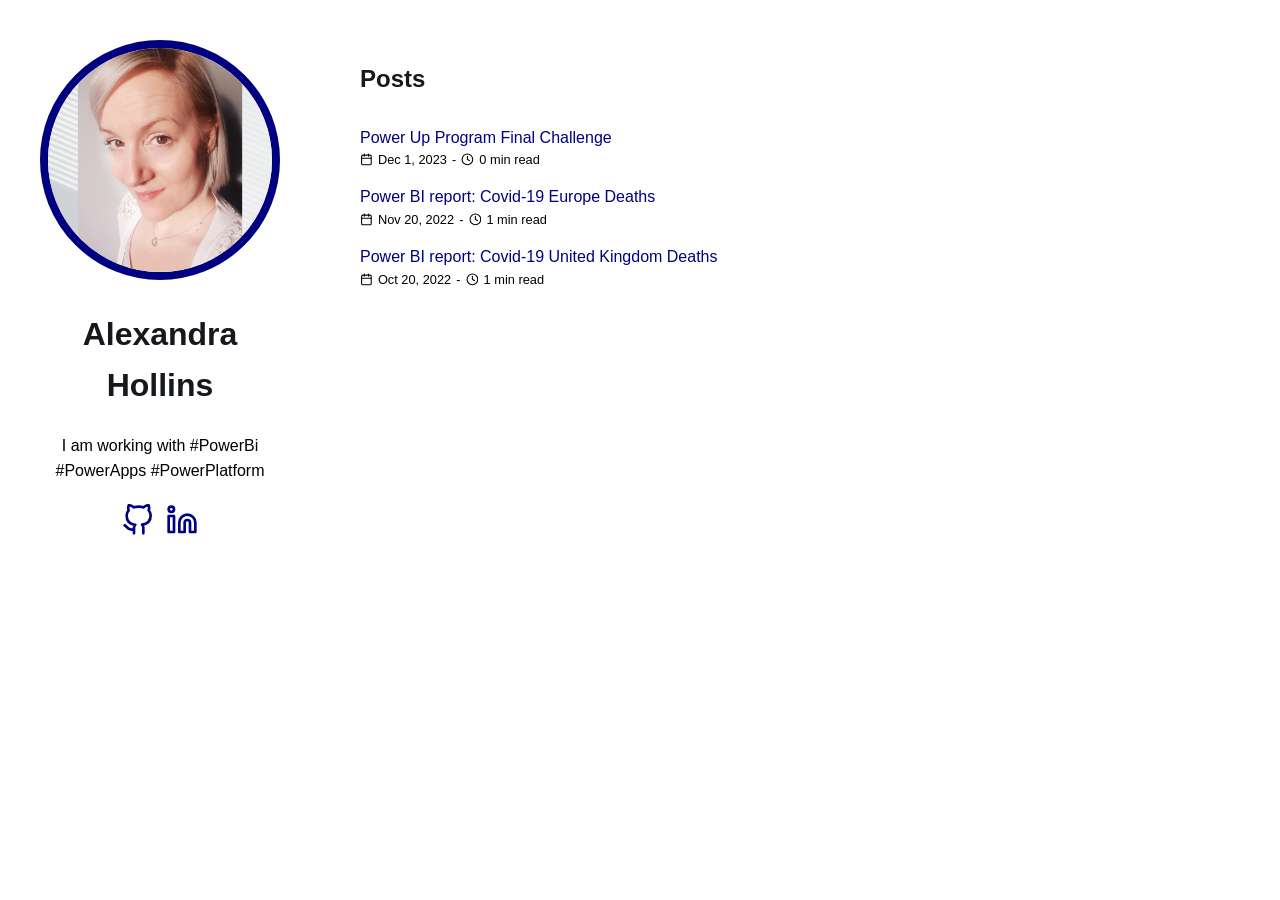
==== commit 96d99713: "deploy: 8658c4a6277f55e99041d43ce403bbf34fd8fae0" ====
--- a/posts/index.html
+++ b/posts/index.html
@@ -1,17 +1,17 @@
 <!doctype html><html lang=en-us><head><title>Posts // Alexandra Hollins</title>
-<link rel="shortcut icon" href=/favicon.ico><meta charset=utf-8><meta name=generator content="Hugo 0.136.2"><meta name=viewport content="width=device-width,initial-scale=1"><meta name=author content="Alexandra"><meta name=description content><link rel=stylesheet href=/content/css/main.min.7941b1f2ca80e45306a956725f062b905b479923d307d8981dcb954a80700f4e.css><link rel=alternate type=application/rss+xml href=https://alexandra.hollins.io/content/posts/index.xml title="Alexandra Hollins"><meta name=twitter:card content="summary"><meta name=twitter:title content="Posts"><meta name=twitter:description content="I am working with #PowerBi #PowerApps #PowerPlatform"><meta property="og:url" content="https://alexandra.hollins.io/content/posts/"><meta property="og:site_name" content="Alexandra Hollins"><meta property="og:title" content="Posts"><meta property="og:description" content="I am working with #PowerBi #PowerApps #PowerPlatform"><meta property="og:locale" content="en_us"><meta property="og:type" content="website"></head><body><header class=app-header><a href=https://alexandra.hollins.io/content/><img class=app-header-avatar src=/content/avatar%20profile%20photo.png alt=Alexandra></a>
+<link rel="shortcut icon" href=/favicon.ico><meta charset=utf-8><meta name=generator content="Hugo 0.136.2"><meta name=viewport content="width=device-width,initial-scale=1"><meta name=author content="Alexandra"><meta name=description content><link rel=stylesheet href=/css/main.min.7941b1f2ca80e45306a956725f062b905b479923d307d8981dcb954a80700f4e.css><link rel=alternate type=application/rss+xml href=https://alexandra.hollins.io/posts/index.xml title="Alexandra Hollins"><meta name=twitter:card content="summary"><meta name=twitter:title content="Posts"><meta name=twitter:description content="I am working with #PowerBi #PowerApps #PowerPlatform"><meta property="og:url" content="https://alexandra.hollins.io/posts/"><meta property="og:site_name" content="Alexandra Hollins"><meta property="og:title" content="Posts"><meta property="og:description" content="I am working with #PowerBi #PowerApps #PowerPlatform"><meta property="og:locale" content="en_us"><meta property="og:type" content="website"></head><body><header class=app-header><a href=https://alexandra.hollins.io/><img class=app-header-avatar src=/avatar%20profile%20photo.png alt=Alexandra></a>
 <span class=app-header-title>Alexandra Hollins</span><p>I am working with #PowerBi #PowerApps #PowerPlatform</p><div class=app-header-social><a href=https://github.com/alexandrahollins target=_blank rel="noreferrer noopener me"><svg class="icon icon-github" viewBox="0 0 24 24" fill="none" stroke="currentcolor" stroke-width="2" stroke-linecap="round" stroke-linejoin="round"><title>github</title><path d="M9 19c-5 1.5-5-2.5-7-3m14 6v-3.87a3.37 3.37.0 00-.94-2.61c3.14-.35 6.44-1.54 6.44-7A5.44 5.44.0 0020 4.77 5.07 5.07.0 0019.91 1S18.73.65 16 2.48a13.38 13.38.0 00-7 0C6.27.65 5.09 1 5.09 1A5.07 5.07.0 005 4.77 5.44 5.44.0 003.5 8.55c0 5.42 3.3 6.61 6.44 7A3.37 3.37.0 009 18.13V22"/></svg>
-</a><a href=https://www.linkedin.com/in/alexandrahollins/ target=_blank rel="noreferrer noopener me"><svg class="icon icon-linkedin" viewBox="0 0 24 24" fill="none" stroke="currentcolor" stroke-width="2" stroke-linecap="round" stroke-linejoin="round"><title>linkedin</title><path d="M16 8a6 6 0 016 6v7h-4v-7a2 2 0 00-2-2 2 2 0 00-2 2v7h-4v-7a6 6 0 016-6z"/><rect x="2" y="9" width="4" height="12"/><circle cx="4" cy="4" r="2"/></svg></a></div></header><main class=app-container><article><h1>Posts</h1><ul class=posts-list><li class=posts-list-item><a class=posts-list-item-title href=https://alexandra.hollins.io/content/posts/03-power-up-program-final-challenge/>Power Up Program Final Challenge</a>
+</a><a href=https://www.linkedin.com/in/alexandrahollins/ target=_blank rel="noreferrer noopener me"><svg class="icon icon-linkedin" viewBox="0 0 24 24" fill="none" stroke="currentcolor" stroke-width="2" stroke-linecap="round" stroke-linejoin="round"><title>linkedin</title><path d="M16 8a6 6 0 016 6v7h-4v-7a2 2 0 00-2-2 2 2 0 00-2 2v7h-4v-7a6 6 0 016-6z"/><rect x="2" y="9" width="4" height="12"/><circle cx="4" cy="4" r="2"/></svg></a></div></header><main class=app-container><article><h1>Posts</h1><ul class=posts-list><li class=posts-list-item><a class=posts-list-item-title href=https://alexandra.hollins.io/posts/03-power-up-program-final-challenge/>Power Up Program Final Challenge</a>
 <span class=posts-list-item-description><svg class="icon icon-calendar" viewBox="0 0 24 24" fill="none" stroke="currentcolor" stroke-width="2" stroke-linecap="round" stroke-linejoin="round"><title>calendar</title><rect x="3" y="4" width="18" height="18" rx="2" ry="2"/><line x1="16" y1="2" x2="16" y2="6"/><line x1="8" y1="2" x2="8" y2="6"/><line x1="3" y1="10" x2="21" y2="10"/></svg>
 Dec 1, 2023
 <span class=posts-list-item-separator>-</span>
 <svg class="icon icon-clock" viewBox="0 0 24 24" fill="none" stroke="currentcolor" stroke-width="2" stroke-linecap="round" stroke-linejoin="round"><title>clock</title><circle cx="12" cy="12" r="10"/><polyline points="12 6 12 12 16 14"/></svg>
-0 min read</span></li><li class=posts-list-item><a class=posts-list-item-title href=https://alexandra.hollins.io/content/posts/02-power-bi-report-covid-19-europe-deaths/>Power BI report: Covid-19 Europe Deaths</a>
+0 min read</span></li><li class=posts-list-item><a class=posts-list-item-title href=https://alexandra.hollins.io/posts/02-power-bi-report-covid-19-europe-deaths/>Power BI report: Covid-19 Europe Deaths</a>
 <span class=posts-list-item-description><svg class="icon icon-calendar" viewBox="0 0 24 24" fill="none" stroke="currentcolor" stroke-width="2" stroke-linecap="round" stroke-linejoin="round"><title>calendar</title><rect x="3" y="4" width="18" height="18" rx="2" ry="2"/><line x1="16" y1="2" x2="16" y2="6"/><line x1="8" y1="2" x2="8" y2="6"/><line x1="3" y1="10" x2="21" y2="10"/></svg>
 Nov 20, 2022
 <span class=posts-list-item-separator>-</span>
 <svg class="icon icon-clock" viewBox="0 0 24 24" fill="none" stroke="currentcolor" stroke-width="2" stroke-linecap="round" stroke-linejoin="round"><title>clock</title><circle cx="12" cy="12" r="10"/><polyline points="12 6 12 12 16 14"/></svg>
-1 min read</span></li><li class=posts-list-item><a class=posts-list-item-title href=https://alexandra.hollins.io/content/posts/01-power-bi-report-covid-19-united-kingdom-deaths/>Power BI report: Covid-19 United Kingdom Deaths</a>
+1 min read</span></li><li class=posts-list-item><a class=posts-list-item-title href=https://alexandra.hollins.io/posts/01-power-bi-report-covid-19-united-kingdom-deaths/>Power BI report: Covid-19 United Kingdom Deaths</a>
 <span class=posts-list-item-description><svg class="icon icon-calendar" viewBox="0 0 24 24" fill="none" stroke="currentcolor" stroke-width="2" stroke-linecap="round" stroke-linejoin="round"><title>calendar</title><rect x="3" y="4" width="18" height="18" rx="2" ry="2"/><line x1="16" y1="2" x2="16" y2="6"/><line x1="8" y1="2" x2="8" y2="6"/><line x1="3" y1="10" x2="21" y2="10"/></svg>
 Oct 20, 2022
 <span class=posts-list-item-separator>-</span>
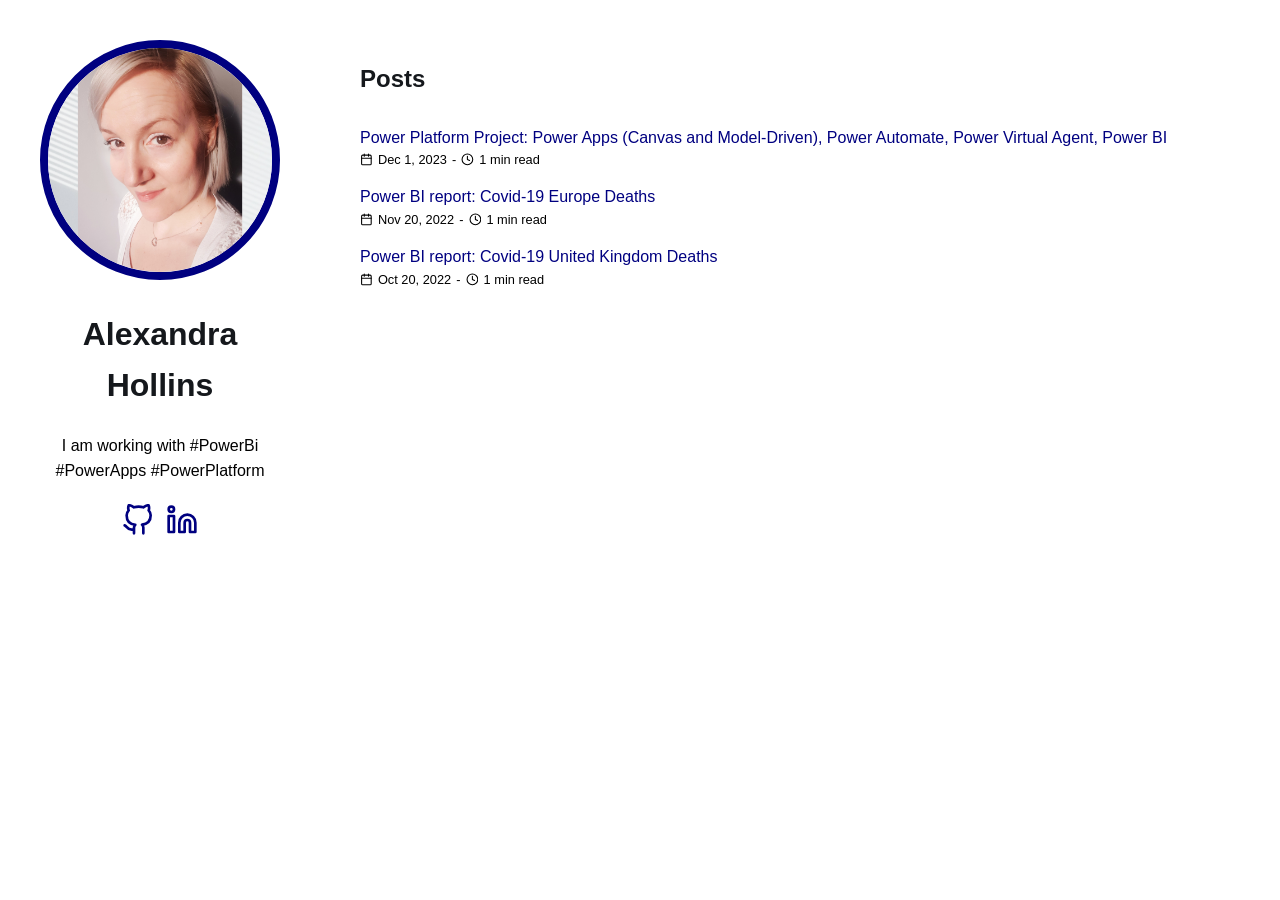
==== commit f90024a8: "deploy: 71b95e564d6f705eb82ed31147b4f10df5960db0" ====
--- a/posts/index.html
+++ b/posts/index.html
@@ -1,12 +1,12 @@
 <!doctype html><html lang=en-us><head><title>Posts // Alexandra Hollins</title>
-<link rel="shortcut icon" href=/favicon.ico><meta charset=utf-8><meta name=generator content="Hugo 0.136.2"><meta name=viewport content="width=device-width,initial-scale=1"><meta name=author content="Alexandra"><meta name=description content><link rel=stylesheet href=/css/main.min.7941b1f2ca80e45306a956725f062b905b479923d307d8981dcb954a80700f4e.css><link rel=alternate type=application/rss+xml href=https://alexandra.hollins.io/posts/index.xml title="Alexandra Hollins"><meta name=twitter:card content="summary"><meta name=twitter:title content="Posts"><meta name=twitter:description content="I am working with #PowerBi #PowerApps #PowerPlatform"><meta property="og:url" content="https://alexandra.hollins.io/posts/"><meta property="og:site_name" content="Alexandra Hollins"><meta property="og:title" content="Posts"><meta property="og:description" content="I am working with #PowerBi #PowerApps #PowerPlatform"><meta property="og:locale" content="en_us"><meta property="og:type" content="website"></head><body><header class=app-header><a href=https://alexandra.hollins.io/><img class=app-header-avatar src=/avatar%20profile%20photo.png alt=Alexandra></a>
+<link rel="shortcut icon" href=/favicon.ico><meta charset=utf-8><meta name=generator content="Hugo 0.136.3"><meta name=viewport content="width=device-width,initial-scale=1"><meta name=author content="Alexandra"><meta name=description content><link rel=stylesheet href=/css/main.min.7941b1f2ca80e45306a956725f062b905b479923d307d8981dcb954a80700f4e.css><link rel=alternate type=application/rss+xml href=https://alexandra.hollins.io/posts/index.xml title="Alexandra Hollins"><meta name=twitter:card content="summary"><meta name=twitter:title content="Posts"><meta name=twitter:description content="I am working with #PowerBi #PowerApps #PowerPlatform"><meta property="og:url" content="https://alexandra.hollins.io/posts/"><meta property="og:site_name" content="Alexandra Hollins"><meta property="og:title" content="Posts"><meta property="og:description" content="I am working with #PowerBi #PowerApps #PowerPlatform"><meta property="og:locale" content="en_us"><meta property="og:type" content="website"></head><body><header class=app-header><a href=https://alexandra.hollins.io/><img class=app-header-avatar src=/avatar%20profile%20photo.png alt=Alexandra></a>
 <span class=app-header-title>Alexandra Hollins</span><p>I am working with #PowerBi #PowerApps #PowerPlatform</p><div class=app-header-social><a href=https://github.com/alexandrahollins target=_blank rel="noreferrer noopener me"><svg class="icon icon-github" viewBox="0 0 24 24" fill="none" stroke="currentcolor" stroke-width="2" stroke-linecap="round" stroke-linejoin="round"><title>github</title><path d="M9 19c-5 1.5-5-2.5-7-3m14 6v-3.87a3.37 3.37.0 00-.94-2.61c3.14-.35 6.44-1.54 6.44-7A5.44 5.44.0 0020 4.77 5.07 5.07.0 0019.91 1S18.73.65 16 2.48a13.38 13.38.0 00-7 0C6.27.65 5.09 1 5.09 1A5.07 5.07.0 005 4.77 5.44 5.44.0 003.5 8.55c0 5.42 3.3 6.61 6.44 7A3.37 3.37.0 009 18.13V22"/></svg>
-</a><a href=https://www.linkedin.com/in/alexandrahollins/ target=_blank rel="noreferrer noopener me"><svg class="icon icon-linkedin" viewBox="0 0 24 24" fill="none" stroke="currentcolor" stroke-width="2" stroke-linecap="round" stroke-linejoin="round"><title>linkedin</title><path d="M16 8a6 6 0 016 6v7h-4v-7a2 2 0 00-2-2 2 2 0 00-2 2v7h-4v-7a6 6 0 016-6z"/><rect x="2" y="9" width="4" height="12"/><circle cx="4" cy="4" r="2"/></svg></a></div></header><main class=app-container><article><h1>Posts</h1><ul class=posts-list><li class=posts-list-item><a class=posts-list-item-title href=https://alexandra.hollins.io/posts/03-power-up-program-final-challenge/>Power Up Program Final Challenge</a>
+</a><a href=https://www.linkedin.com/in/alexandrahollins/ target=_blank rel="noreferrer noopener me"><svg class="icon icon-linkedin" viewBox="0 0 24 24" fill="none" stroke="currentcolor" stroke-width="2" stroke-linecap="round" stroke-linejoin="round"><title>linkedin</title><path d="M16 8a6 6 0 016 6v7h-4v-7a2 2 0 00-2-2 2 2 0 00-2 2v7h-4v-7a6 6 0 016-6z"/><rect x="2" y="9" width="4" height="12"/><circle cx="4" cy="4" r="2"/></svg></a></div></header><main class=app-container><article><h1>Posts</h1><ul class=posts-list><li class=posts-list-item><a class=posts-list-item-title href=https://alexandra.hollins.io/posts/03-power-up-program-final-challenge/>Power Platform Project: Power Apps (Canvas and Model-Driven), Power Automate, Power Virtual Agent, Power BI</a>
 <span class=posts-list-item-description><svg class="icon icon-calendar" viewBox="0 0 24 24" fill="none" stroke="currentcolor" stroke-width="2" stroke-linecap="round" stroke-linejoin="round"><title>calendar</title><rect x="3" y="4" width="18" height="18" rx="2" ry="2"/><line x1="16" y1="2" x2="16" y2="6"/><line x1="8" y1="2" x2="8" y2="6"/><line x1="3" y1="10" x2="21" y2="10"/></svg>
 Dec 1, 2023
 <span class=posts-list-item-separator>-</span>
 <svg class="icon icon-clock" viewBox="0 0 24 24" fill="none" stroke="currentcolor" stroke-width="2" stroke-linecap="round" stroke-linejoin="round"><title>clock</title><circle cx="12" cy="12" r="10"/><polyline points="12 6 12 12 16 14"/></svg>
-0 min read</span></li><li class=posts-list-item><a class=posts-list-item-title href=https://alexandra.hollins.io/posts/02-power-bi-report-covid-19-europe-deaths/>Power BI report: Covid-19 Europe Deaths</a>
+1 min read</span></li><li class=posts-list-item><a class=posts-list-item-title href=https://alexandra.hollins.io/posts/02-power-bi-report-covid-19-europe-deaths/>Power BI report: Covid-19 Europe Deaths</a>
 <span class=posts-list-item-description><svg class="icon icon-calendar" viewBox="0 0 24 24" fill="none" stroke="currentcolor" stroke-width="2" stroke-linecap="round" stroke-linejoin="round"><title>calendar</title><rect x="3" y="4" width="18" height="18" rx="2" ry="2"/><line x1="16" y1="2" x2="16" y2="6"/><line x1="8" y1="2" x2="8" y2="6"/><line x1="3" y1="10" x2="21" y2="10"/></svg>
 Nov 20, 2022
 <span class=posts-list-item-separator>-</span>
